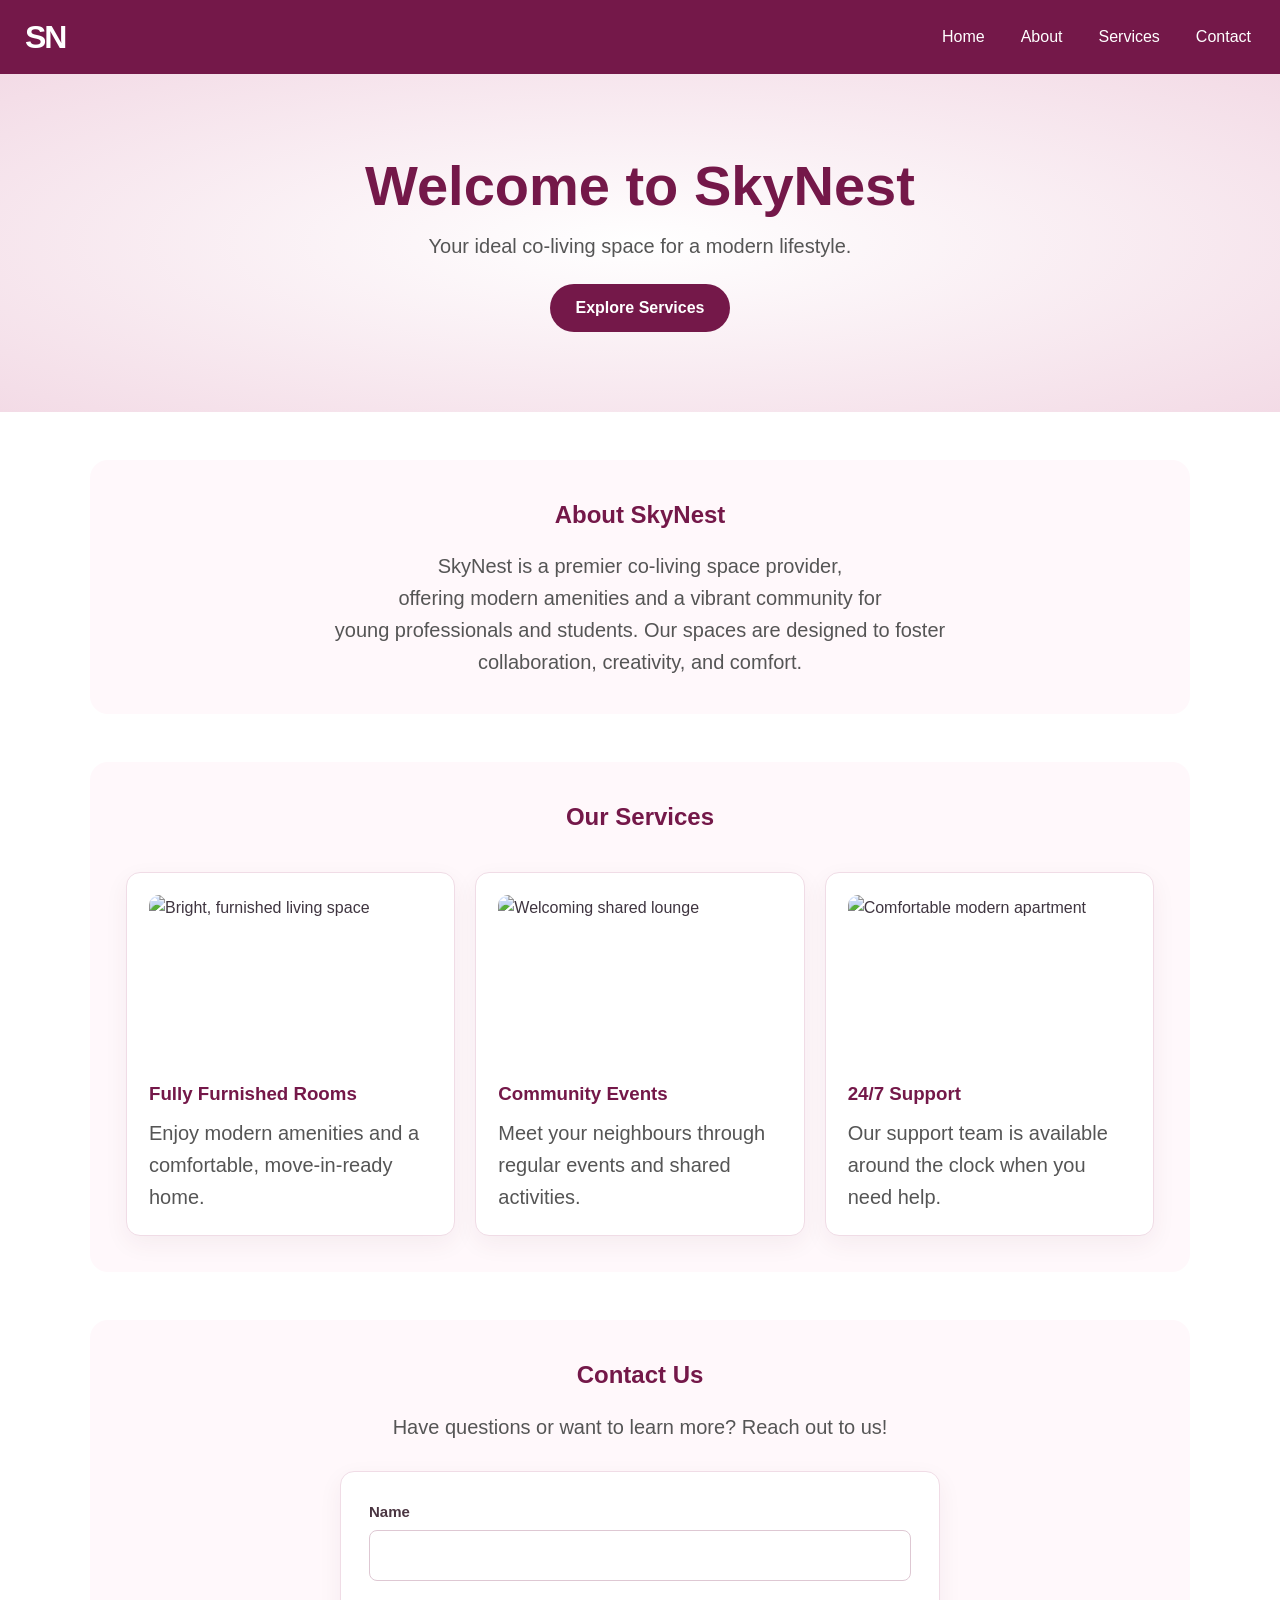
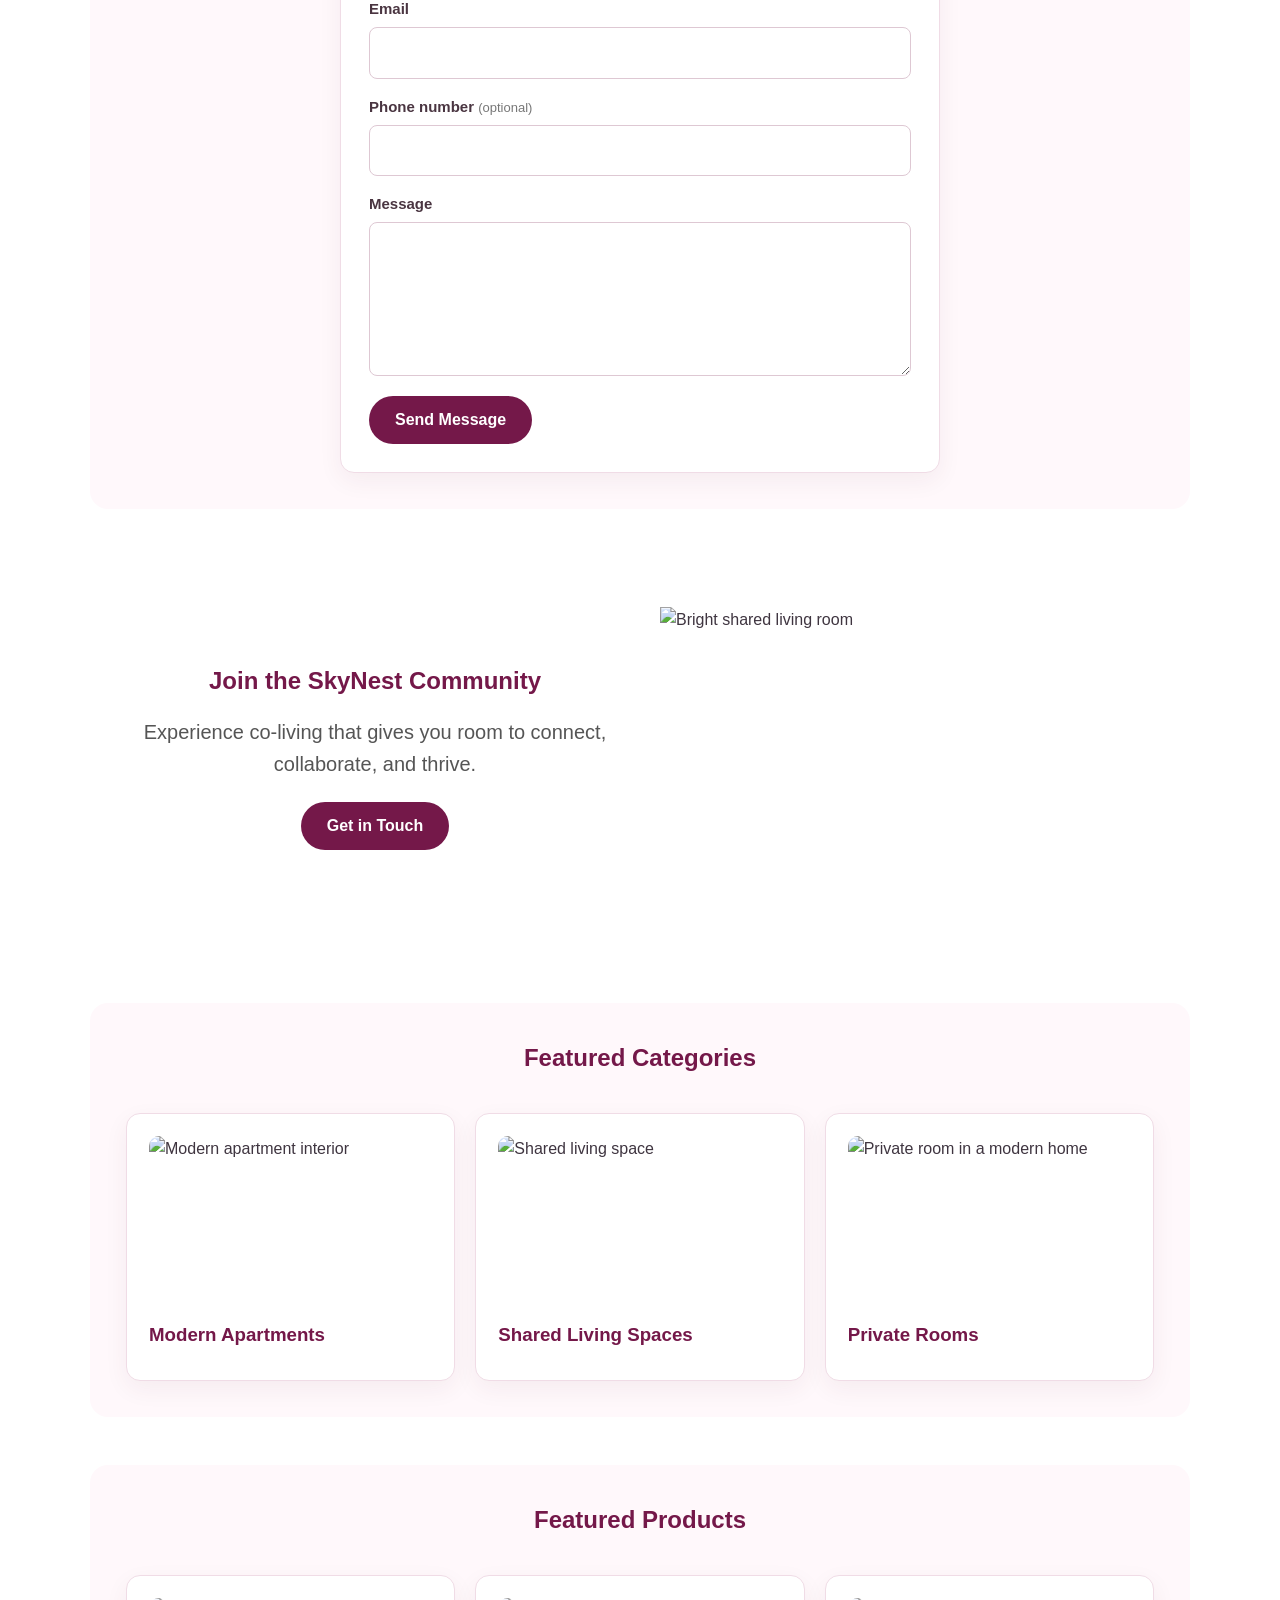
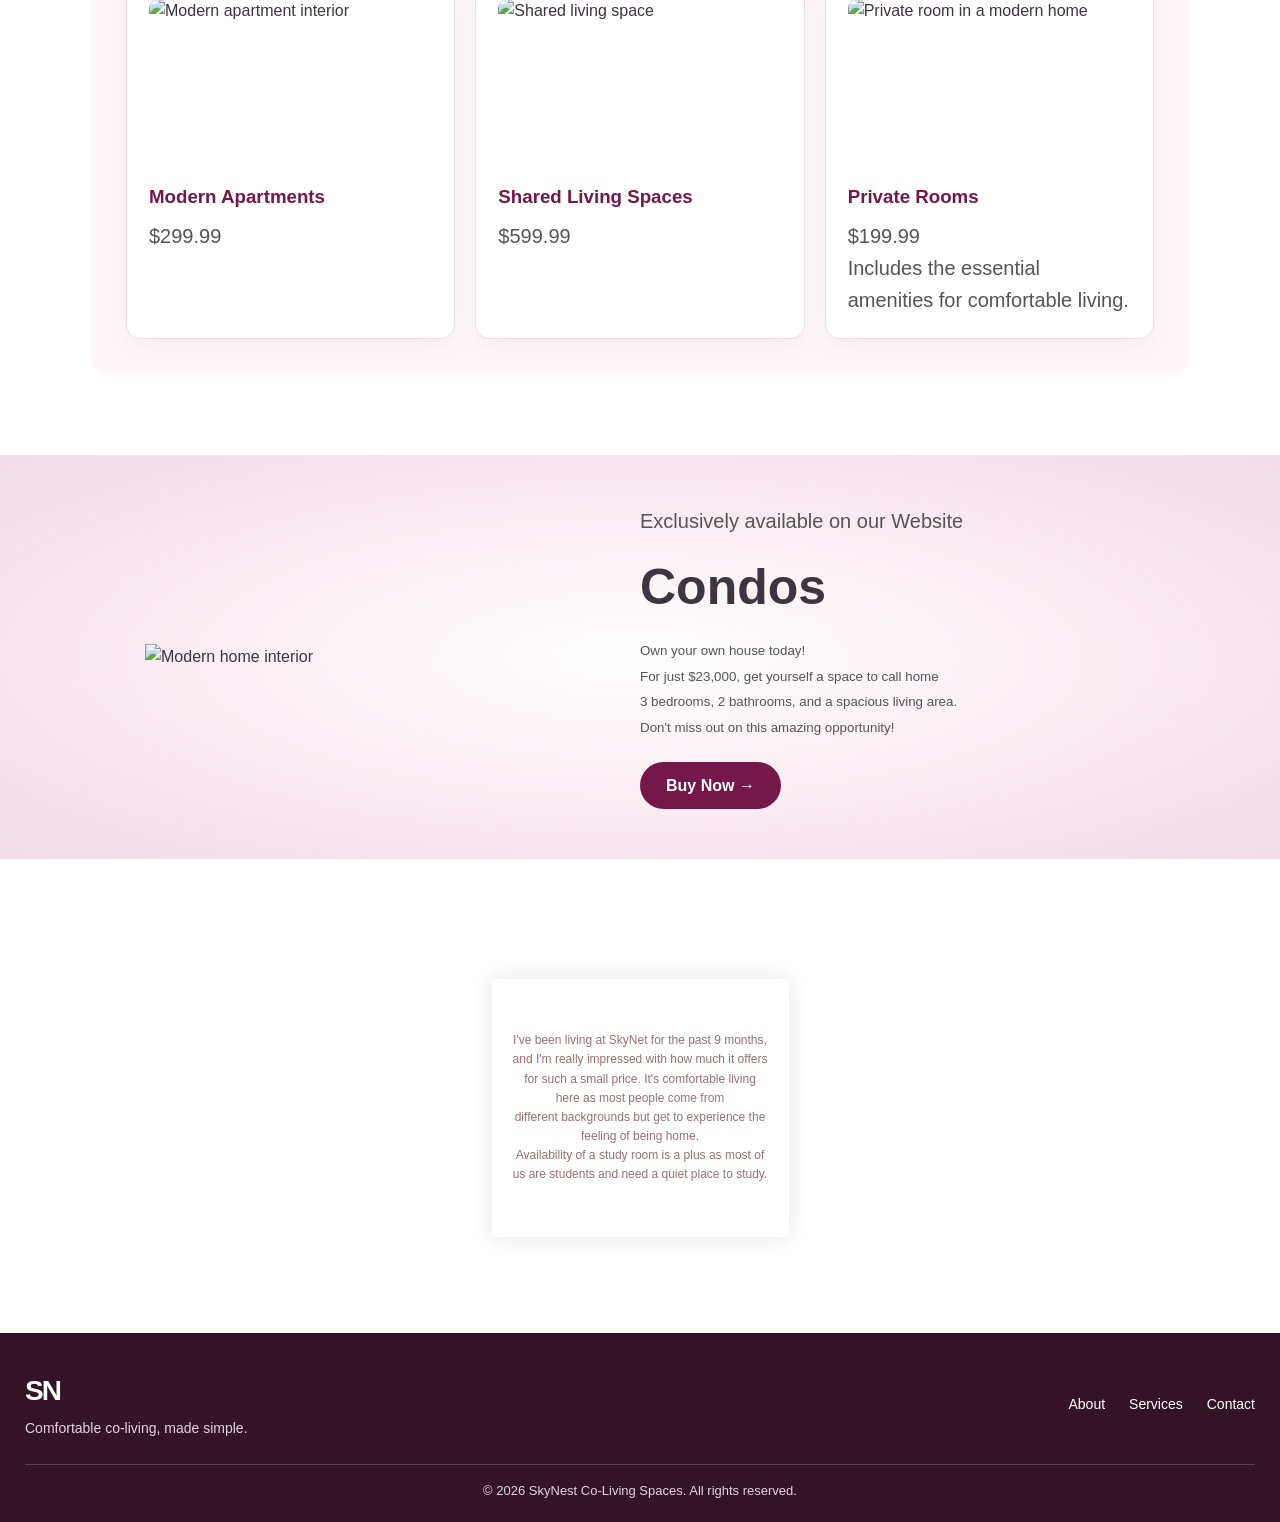
==== assignment/index.html @ 364087dc "Fixed up the css to the sky nest website and added iamges" ====
<!DOCTYPE html>
<html lang="en">
<head>
    <meta charset="UTF-8">
    <meta name="viewport" content="width=device-width, initial-scale=1.0">
    <title>SkyNest Co-Living Spaces</title>
    <link rel="stylesheet" href="style.css">
</head>
<body>
    <header class="site-header">
        <div class="container navbar">
            <a class="logo-mark" href="#home" aria-label="SkyNest home">SN</a>
            <nav aria-label="Main navigation">
                <ul>
                    <li><a href="#home">Home</a></li>
                    <li><a href="#about">About</a></li>
                    <li><a href="#services">Services</a></li>
                    <li><a href="#contact">Contact</a></li>
                </ul>
            </nav>
        </div>
    </header>
<div class="hero" id="home">
    <div class="row">
        <div class="col-1">
            <h1>Welcome to SkyNest</h1>
            <p>Your ideal co-living space for a modern lifestyle.</p>
            <a href="#services" class="btn">Explore Services</a>
        </div>
    </div>
</div>
<div class="about-section" id="about">
    <h2>About SkyNest</h2>
    <p>SkyNest is a premier co-living space provider, <br> offering modern amenities and a vibrant community for <br>
        young professionals and students. Our spaces are designed to foster collaboration, creativity, and comfort.</p>
</div>
<div class="services-section" id="services">
    <h2>Our Services</h2>
    <div class="service">
        <img src="https://images.unsplash.com/photo-1600566753086-00f18fb6b3ea?auto=format&amp;fit=crop&amp;w=800&amp;q=80" alt="Bright, furnished living space" loading="lazy">
        <h3>Fully Furnished Rooms</h3>
        <p>Enjoy modern amenities and a comfortable, move-in-ready home.</p>
    </div>
    <div class="service">
        <img src="https://images.unsplash.com/photo-1600210492486-724fe5c67fb0?auto=format&amp;fit=crop&amp;w=800&amp;q=80" alt="Welcoming shared lounge" loading="lazy">
        <h3>Community Events</h3>
        <p>Meet your neighbours through regular events and shared activities.</p>
    </div>
    <div class="service">
        <img src="https://images.unsplash.com/photo-1522708323590-d24dbb6b0267?auto=format&amp;fit=crop&amp;w=800&amp;q=80" alt="Comfortable modern apartment" loading="lazy">
        <h3>24/7 Support</h3>
        <p>Our support team is available around the clock when you need help.</p>
    </div>
</div>
<div class="contact-section" id="contact">
    <h2>Contact Us</h2>
    <p>Have questions or want to learn more? Reach out to us!</p>
    <form action="submit_form.php" method="post">
        <div class="form-field">
            <label for="name">Name</label>
            <input type="text" id="name" name="name" autocomplete="name" required>
        </div>
        <div class="form-field">
            <label for="email">Email</label>
            <input type="email" id="email" name="email" autocomplete="email" required>
        </div>
        <div class="form-field">
            <label for="phone">Phone number <span>(optional)</span></label>
            <input type="tel" id="phone" name="phone" autocomplete="tel">
        </div>
        <div class="form-field">
            <label for="message">Message</label>
            <textarea id="message" name="message" rows="5" required></textarea>
        </div>
        <button type="submit">Send Message</button>
    </form>
</div>
<div class="community-section">
    <div class="row">
        <div class="col-1">
            <h2>Join the SkyNest Community</h2>
            <p>Experience co-living that gives you room to connect, collaborate, and thrive.</p>
            <a href="#contact" class="btn">Get in Touch</a>
        </div>
        <div class="col-2">
            <img src="https://images.unsplash.com/photo-1600607687939-ce8a6c25118c?auto=format&amp;fit=crop&amp;w=1000&amp;q=85" alt="Bright shared living room" loading="lazy">
        </div>
    </div>
</div>

<div class="featured-categories">
    <h2>Featured Categories</h2>
    <div class="category">
        <img src="https://images.unsplash.com/photo-1600566753086-00f18fb6b3ea?auto=format&amp;fit=crop&amp;w=800&amp;q=80" alt="Modern apartment interior" loading="lazy">
        <h3>Modern Apartments</h3>
    </div>
    <div class="category">
        <img src="https://images.unsplash.com/photo-1522708323590-d24dbb6b0267?auto=format&amp;fit=crop&amp;w=800&amp;q=80" alt="Shared living space" loading="lazy">
        <h3>Shared Living Spaces</h3>
    </div>
    <div class="category">
        <img src="https://images.unsplash.com/photo-1600210492486-724fe5c67fb0?auto=format&amp;fit=crop&amp;w=800&amp;q=80" alt="Private room in a modern home" loading="lazy">
        <h3>Private Rooms</h3>
    </div>
</div>
<div class="featured-products">
    <h2>Featured Products</h2>
    <div class="product-card">
        <img src="https://images.unsplash.com/photo-1600566753086-00f18fb6b3ea?auto=format&amp;fit=crop&amp;w=800&amp;q=80" alt="Modern apartment interior" loading="lazy">
        <h3>Modern Apartments</h3>
        <p>$299.99</p>
    </div>
    <div class="product-card">
        <img src="https://images.unsplash.com/photo-1522708323590-d24dbb6b0267?auto=format&amp;fit=crop&amp;w=800&amp;q=80" alt="Shared living space" loading="lazy">
        <h3>Shared Living Spaces</h3>
        <p>$599.99</p>
    </div>
    <div class="product-card">
        <img src="https://images.unsplash.com/photo-1600210492486-724fe5c67fb0?auto=format&amp;fit=crop&amp;w=800&amp;q=80" alt="Private room in a modern home" loading="lazy">
        <h3>Private Rooms</h3>
        <p>$199.99</p>
        <p>Includes the essential amenities for comfortable living.</p>
    </div>
</div>
<div class="offer">
    <div class="small-container">
        <div class="row">
            <div class="col-2">
                <img src="https://images.unsplash.com/photo-1600607687939-ce8a6c25118c?auto=format&amp;fit=crop&amp;w=1000&amp;q=85" class="offer-img" alt="Modern home interior" loading="lazy">
            </div>
            <div class="col-2">
                <p>Exclusively available on our Website</p>
                <h1>Condos</h1>
                <small>Own your own house today! <br> 
                    For just $23,000, get yourself a space to call home<br>
                    3 bedrooms, 2 bathrooms, and a spacious living area. <br>
                    Don't miss out on this amazing opportunity! <br>
                    </small>
                    <a href="" class="btn">Buy Now &#8594;</a>
            </div>
        </div>
    </div>
</div>
<div class="testimonial">
    <div class="small-container">
        <div class="row">
            <div class="col-3">
                <i class="fa fa-quote-left"></i>
                <p>I've been living at SkyNet for the past 9 months, and I'm really 
                   impressed with how much it offers for such a small price.
                   It's comfortable living here as most people come from<br>
                   different backgrounds but get to experience the feeling of being home.<br>
                   Availability of a study room is a plus as most of us are students and need a quiet place to study.
                </p>
                <div class="rating">
                 <i class="fa fa-star"></i>
                 <i class="fa fa-star"></i>
                 <i class="fa fa-star"></i>
                 <i class="fa fa-star"></i>
                 <i class="fa fa-star-o"></i>
                </div>
            </div>
        </div>
    </div>
</div>

<footer class="footer">
    <div class="container">
        <div class="footer-content">
            <div class="footer-brand">
                <span class="footer-logo">SN</span>
                <p>Comfortable co-living, made simple.</p>
            </div>
            <nav class="footer-links" aria-label="Footer navigation">
                <a href="#about">About</a>
                <a href="#services">Services</a>
                <a href="#contact">Contact</a>
            </nav>
        </div>
        <p class="copyright">&copy; 2026 SkyNest Co-Living Spaces. All rights reserved.</p>
    </div>
</footer>

</body>
</html>
---- assignment/style.css ----
*{
    margin: 0;
    padding: 0;
    box-sizing: border-box;
}
body{
    font-family: 'Poppins', sans-serif;
}
.navbar{
    display: flex;
    justify-content: space-between;
    align-items: center;
    background-color: #741849;
    padding: 20px;
}
nav{
    flex: 1;
    text-align: right;
}
nav ul{
    display: flex;
    list-style: none;
}
nav ul li{
    display: inline-block;
    margin: 20px;
}
a{
    text-decoration: none;
    color: white;
    font-size: 20px;
}
p{
    color: #555;
    font-size: 20px;
}
.container{
    max-width: 1300px;
    margin: auto;
    padding-left: 25px;
    padding-right: 25px;
}
.row{
    display: flex;
    justify-content: space-around;
    align-items: center;
    margin: 20px;
    flex-wrap: wrap;
}
.col-2{
    flex-basis: 50%;
    min-width: 300px;
}
.col-2 img{
    max-width: 100%;
    padding: 50px 0;
}
.col-2 h1{
    font-size: 50px;
    line-height: 60px;
    margin: 20px 0;
}
.btn{
    display: inline-block;
    background-color: #741849;
    color: white;
    padding: 10px 30px;
    margin: 50px 0;
    border-radius: 30px;
    transition: 0.3s;
}
.btn:hover{
    background-color: #563434;
}
.header{
    background: radial-gradient(#fff, #9e5b84);
    padding: 100px 0;
}
.header .row{
    margin-top: 70px;
}
.col-3{
    flex-basis: 30%;
    min-width: 250px;
    margin-bottom: 40px;
}
.col-3 img{
    width: 100%;
}
.small-container{
    max-width: 1080px;
    margin: auto;
    padding-left:25px;
    padding-right: 25px;
}
.col-4{
    flex-basis: 25%;
    padding: 10px;
    min-width: 250px;
    margin-bottom: 40px;
}
.col-4 img{
    width: 100%;
}
.small-container{
    max-width: 1080px;
    margin: auto;
    padding-left:25px;
    padding-right: 25px;
}

.title{
    text-align: center;
    margin: auto 80px;
    position: relative;
    line-height: 60px;
    color: #555;
}
.title::after{
    content: '';
    background: #e75c88;
    width: 80px;
    height: 5px;
    border-radius: 5px;
    position: absolute;
    bottom: 0;
    left: 50%;
    transform: translate(-50%);
}
h4{
    color: #555;
    font-weight: normal;
}
.col-4 p{
    font-size: 18px;
}
.rating .fa{
    color: #792446;
}
.col-4:hover{
    transform: translateY(-5px);
}
.offer{
    background: radial-gradient(#fff, #ffd6d6);
    margin-top: 80px;
    padding: 30px 0;
}
.col-2 .offer img{
    padding: 50px;
}
small{
    color: #555;
}
.testimonial{
    padding-top: 100px;
}
.testimonial .col-3{
    text-align: center;
    padding: 40px 20px;
    box-shadow: 0 0 20px 0px rgba(0, 0, 0, 0.1);
    cursor: pointer;
    transition: transform 0.5s;
}
.testimonial .col-3:hover{
    transform: translateY(-10px);
    transition: transform 0.5s;
}
.testimonial .col-3 img{
    width: 50px;
    margin-top: 20px;
    border-radius: 50%;
}
.testimonial .col-3:hover{
    transform: translateY(-10px);
}
.fa.fa-quote-left{
    font-size: 34px;
    color: #f690ba;
}
.col-3 p{
    font-size: 12px;
    margin: 12px 0;
    color: #977171;
}
.testimonial .col-3 h3{
    font-weight: 600;
    color: #643232;
    font-size: 16px;
}
    .footer{
        background: #000;
        color: #8a8a8a;
        font-size: 14px;
        padding: 60px 0 20px;
    }
    .footer p{
        color: #8a8a8a;
    }
    .footer h3{
        color: #fff;
        margin-bottom: 20px;
    }
    .footer-col-1, .footer-col-2, .footer-col-3, .footer-col-4{
        min-width: 250px;
        margin-bottom: 20px
    }
    .footer-col-1{
        flex-basis: 30%;
    }
    .footer-col-2{
        flex: 1;
        text-align: center;
    }
    .footer-col-2 img{
        width: 180px;
        margin-bottom: 20px;
    }
    .footer-col-3, .footer-col-4 {
        flex-basis: 12%;
        text-align: center;
    }
     ul{
        list-style-type: none;
    }
    .app-logo{
        margin-top: 20px;
    }
    .app-logo img{
        width: 140px;
    }
    
    .footer hr{
        border: none;
        background: #b5b5b5;
        height: 1pt;
        margin: 20px;
    }
    .copyright{
        text-align: center;
    }
    .menu-icon{
        width: 28px;
        margin-left: 20px;
        display: none;
    }
    @media only screen and (max-width: 800px){
        nav ul{
            position: absolute;
            top: 70px;
            right: 0;
            background: #333;
            width: 100px;
            overflow: hidden;
            transition: max-height 0.5s;
        }
        nav ul li{
            display: block;
            margin-right: 50px;
            margin-top: 10px;
            margin-bottom: 10px;
        }
        nav ul li a{
            color: #fff;
        }
        .menu-icon{
            display: block;
            cursor: pointer;
        }
    }
    @media only screen and (max-width: 600px){
        .row{
            text-align: center;
        }
        .col-2, .col-3,.col-4{
            flex-basis: 100%;
        }
    }
    .account-page{
        padding: 50px 0;
        background: radial-gradient(#fff,#ffd6d6);
    }
.form-container{
    background: #fff;
    width: 300px;
    height: 400px;
    position: relative;
    text-align: center;
    padding: 20px 0;
    margin: auto;
    box-shadow: 0 0 20px 0px rgba(0,0,0,0.1);
}
.form-container span{
    font-weight: bold;
    padding: 0 10px;
    color: #555;
    cursor: pointer;
    width: 100px;
    display:inline-block;
}
.form-btn{
    display: inline-block;
}
.form-container form{
    max-width: 300px;
    padding: 0 20px;
    position: absolute;
    top: 130px;
}
.form input{
    width: 100%;
    height: 30px;
    margin: 10px 0;
    padding: 0 10px;
    border: 1px solid #ccc;
}
form .btn{
    width: 100%;
    border: none;
    cursor: pointer;
    margin: 10px 0;
}
form .btn:focus{
    outline: none;
}
#LoginForm{
    left: -300px;
}
#RegForm{
    left: 0;
}
#Indicator{
    width: 100px;
    border: none;
    background: #ff523b;
    height: 3px;
    margin-top: 8px;
    transform: translateX(100px);
}

body{
    color: #3f3540;
    line-height: 1.6;
}

.site-header{
    background: #741849;
}

.navbar{
    display: flex;
    justify-content: space-between;
    align-items: center;
    gap: 24px;
    padding: 14px 25px;
}

.navbar .logo-mark{
    color: #fff;
    font-size: 32px;
    font-weight: 700;
    letter-spacing: -2px;
    line-height: 1;
}

.navbar nav{
    flex: initial;
    background: transparent;
    padding: 0;
    text-align: right;
}

.navbar nav ul{
    justify-content: flex-end;
    align-items: center;
    flex-wrap: wrap;
    gap: 8px 28px;
}

.navbar nav ul li{
    margin: 4px 0;
}

.navbar nav ul li a{
    display: inline-block;
    padding: 6px 4px;
    font-size: 16px;
    transition: color 0.2s ease;
}

.navbar nav ul li a:hover,
.footer-links a:hover{
    color: #f4c8dc;
}

.hero{
    padding: 48px 20px;
    background: radial-gradient(#fff, #f3dbe6);
    text-align: center;
}

.hero .row{
    margin: 0 auto;
}

.col-1{
    width: min(100%, 850px);
    padding: 32px 24px;
    text-align: center;
}

.col-1 h1{
    margin-bottom: 12px;
    color: #741849;
    font-size: clamp(2.2rem, 5vw, 3.5rem);
    line-height: 1.15;
}

.col-1 h2,
.about-section h2,
.services-section h2,
.contact-section h2,
.featured-categories h2,
.featured-products h2{
    margin-bottom: 16px;
    color: #741849;
}

.btn,
.contact-section button{
    display: inline-block;
    border: 0;
    background: #741849;
    color: #fff;
    font: inherit;
    font-weight: 600;
    padding: 11px 26px;
    margin: 22px 0 0;
    border-radius: 999px;
    cursor: pointer;
    transition: background-color 0.2s ease, transform 0.2s ease;
}

.btn:hover,
.contact-section button:hover{
    background: #563434;
    transform: translateY(-2px);
}

.about-section,
.services-section,
.contact-section,
.featured-categories,
.featured-products{
    width: min(100% - 40px, 1100px);
    margin: 48px auto;
    padding: 36px;
    border-radius: 18px;
    background: #fff8fb;
}

.about-section{
    text-align: center;
}

.about-section p,
.contact-section > p{
    max-width: 720px;
    margin: 0 auto;
}

.services-section,
.featured-categories,
.featured-products{
    display: grid;
    grid-template-columns: repeat(3, minmax(0, 1fr));
    gap: 20px;
}

.services-section h2,
.featured-categories h2,
.featured-products h2{
    grid-column: 1 / -1;
    text-align: center;
}

.service,
.category,
.product-card{
    min-width: 0;
    padding: 22px;
    border: 1px solid #f0dce6;
    border-radius: 14px;
    background: #fff;
    box-shadow: 0 8px 24px rgba(80, 31, 57, 0.06);
    transition: transform 0.2s ease, box-shadow 0.2s ease;
}

.service:hover,
.category:hover,
.product-card:hover{
    transform: translateY(-4px);
    box-shadow: 0 12px 28px rgba(80, 31, 57, 0.12);
}

.service h3,
.category h3,
.product-card h3{
    margin-bottom: 8px;
    color: #741849;
}

.service img,
.category img,
.product-card img{
    display: block;
    width: 100%;
    height: 170px;
    margin-bottom: 14px;
    border-radius: 10px;
    object-fit: cover;
}

.community-section .row{
    max-width: 1100px;
    margin: 48px auto;
}

.community-section .col-1{
    flex: 1 1 400px;
    width: auto;
}

.community-section .col-2{
    flex: 1 1 360px;
}

.community-section .col-2 img{
    display: block;
    width: 100%;
    aspect-ratio: 4 / 3;
    object-fit: cover;
}

.contact-section{
    text-align: center;
}

.contact-section form{
    display: grid;
    gap: 16px;
    max-width: 600px;
    margin: 28px auto 0;
    padding: 28px;
    border: 1px solid #f0dce6;
    border-radius: 14px;
    background: #fff;
    box-shadow: 0 8px 24px rgba(80, 31, 57, 0.06);
    text-align: left;
}

.form-field{
    display: grid;
    gap: 6px;
}

.form-field label{
    color: #4a3541;
    font-size: 15px;
    font-weight: 600;
}

.form-field label span{
    color: #777;
    font-size: 13px;
    font-weight: 400;
}

.contact-section input,
.contact-section textarea{
    width: 100%;
    min-width: 0;
    padding: 12px 14px;
    border: 1px solid #dec8d3;
    border-radius: 8px;
    background: #fff;
    color: #3f3540;
    font: inherit;
}

.contact-section textarea{
    min-height: 130px;
    resize: vertical;
}

.contact-section input:focus,
.contact-section textarea:focus{
    outline: 2px solid #c77b9d;
    outline-offset: 1px;
}

.contact-section button{
    justify-self: start;
    margin-top: 4px;
}

.offer{
    background: radial-gradient(#fff, #f3dbe6);
}

.offer .offer-img{
    width: 100%;
    border-radius: 12px;
    object-fit: cover;
}

.footer{
    margin-top: 56px;
    padding: 36px 0 20px;
    background: #351327;
    color: #fff;
}

.footer-content{
    display: flex;
    justify-content: space-between;
    align-items: center;
    gap: 24px;
    padding-bottom: 24px;
}

.footer-logo{
    color: #fff;
    font-size: 28px;
    font-weight: 700;
    letter-spacing: -2px;
}

.footer .footer-brand p{
    margin-top: 4px;
    color: #e2d4dc;
    font-size: 14px;
}

.footer-links{
    flex: initial;
    display: flex;
    gap: 24px;
}

.footer-links a{
    color: #fff;
    font-size: 14px;
}

.footer .copyright{
    padding-top: 16px;
    border-top: 1px solid rgba(255, 255, 255, 0.2);
    color: #e2d4dc;
    font-size: 13px;
    text-align: center;
}

@media only screen and (max-width: 800px){
    .navbar nav ul{
        position: static;
        width: auto;
        background: transparent;
        overflow: visible;
    }

    .navbar nav ul li{
        margin: 4px 0;
    }

    .footer-content{
        align-items: flex-start;
    }
}

@media only screen and (max-width: 600px){
    .navbar{
        flex-direction: column;
        gap: 8px;
        padding: 16px 12px;
    }

    .navbar nav{
        text-align: center;
    }

    .navbar nav ul{
        justify-content: center;
        gap: 4px 18px;
    }

    .hero{
        padding: 24px 12px;
    }

    .about-section,
    .services-section,
    .contact-section,
    .featured-categories,
    .featured-products{
        width: calc(100% - 28px);
        margin: 28px auto;
        padding: 24px 18px;
    }

    .services-section,
    .featured-categories,
    .featured-products{
        grid-template-columns: 1fr;
    }

    .services-section h2,
    .featured-categories h2,
    .featured-products h2{
        grid-column: auto;
    }

    .community-section .row{
        margin: 24px auto;
    }

    .contact-section form{
        padding: 20px 16px;
    }

    .footer-content,
    .footer-links{
        flex-direction: column;
        align-items: center;
        text-align: center;
    }
}
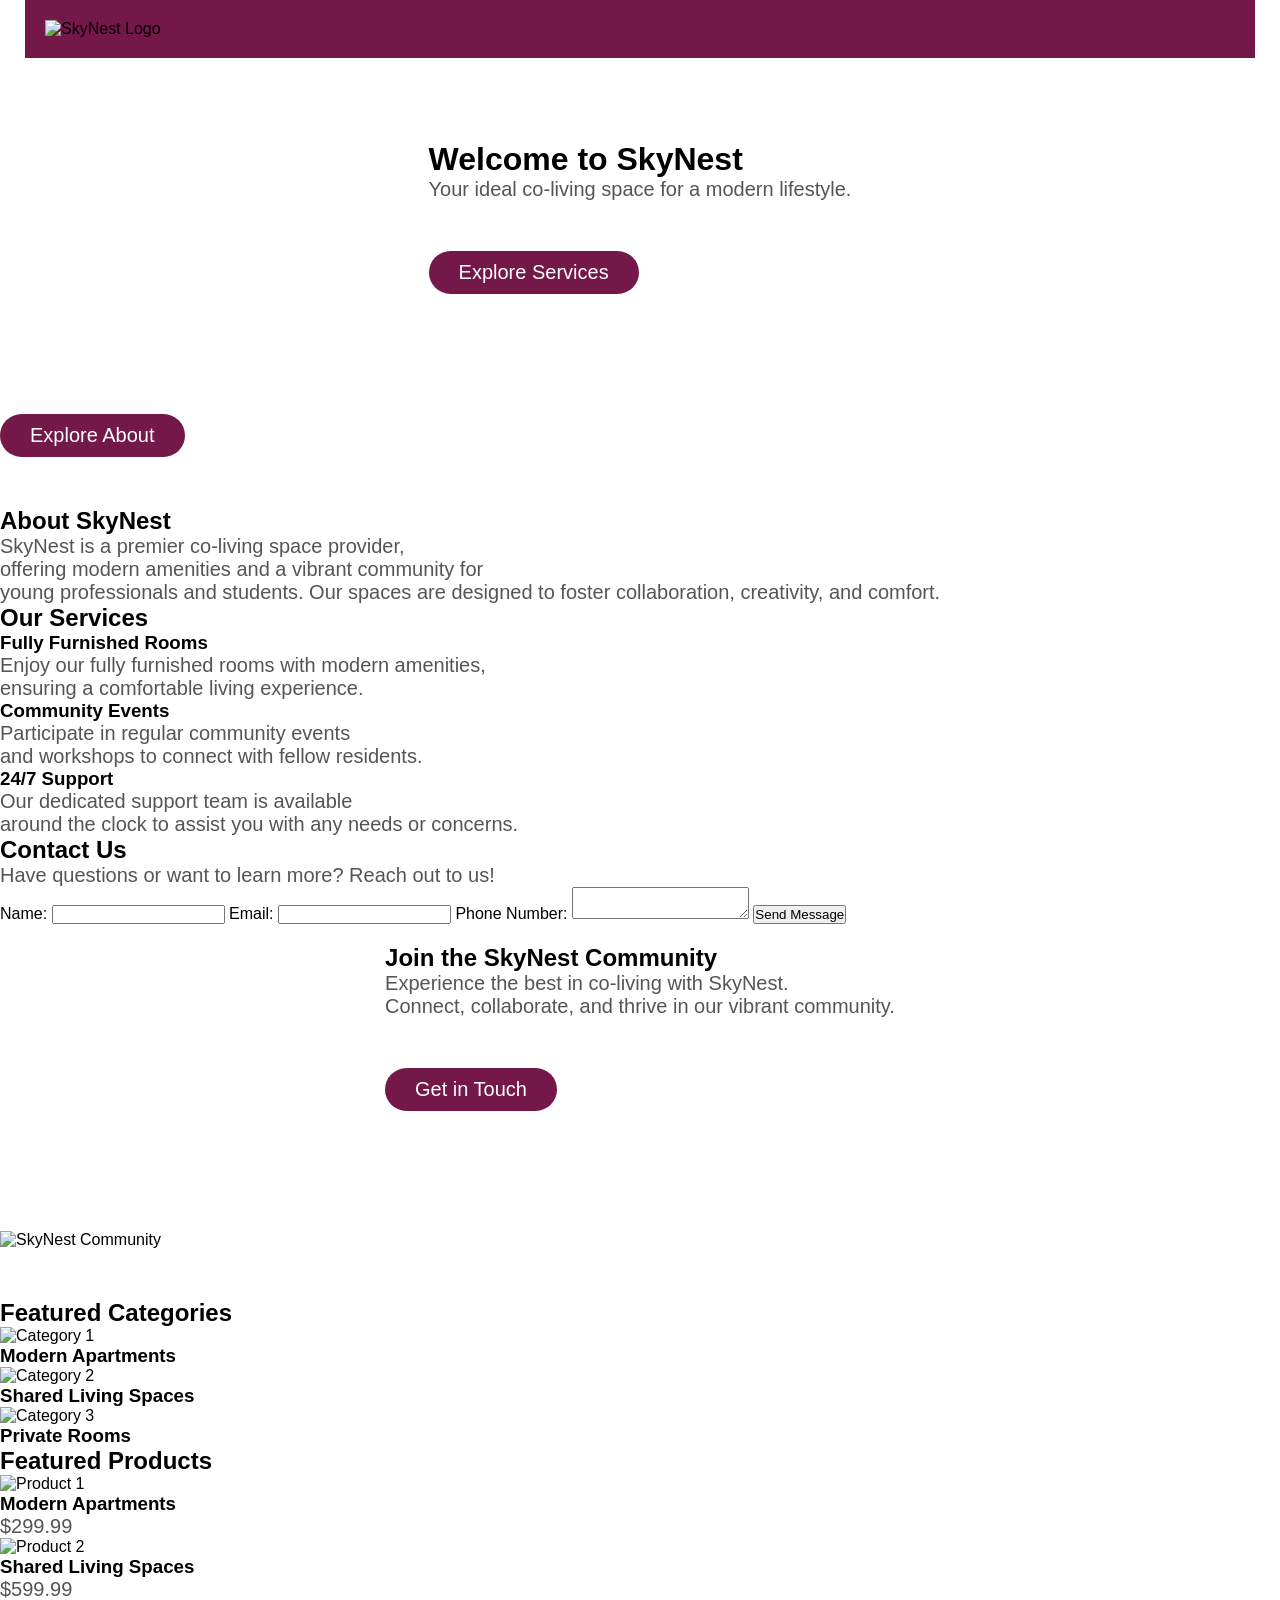
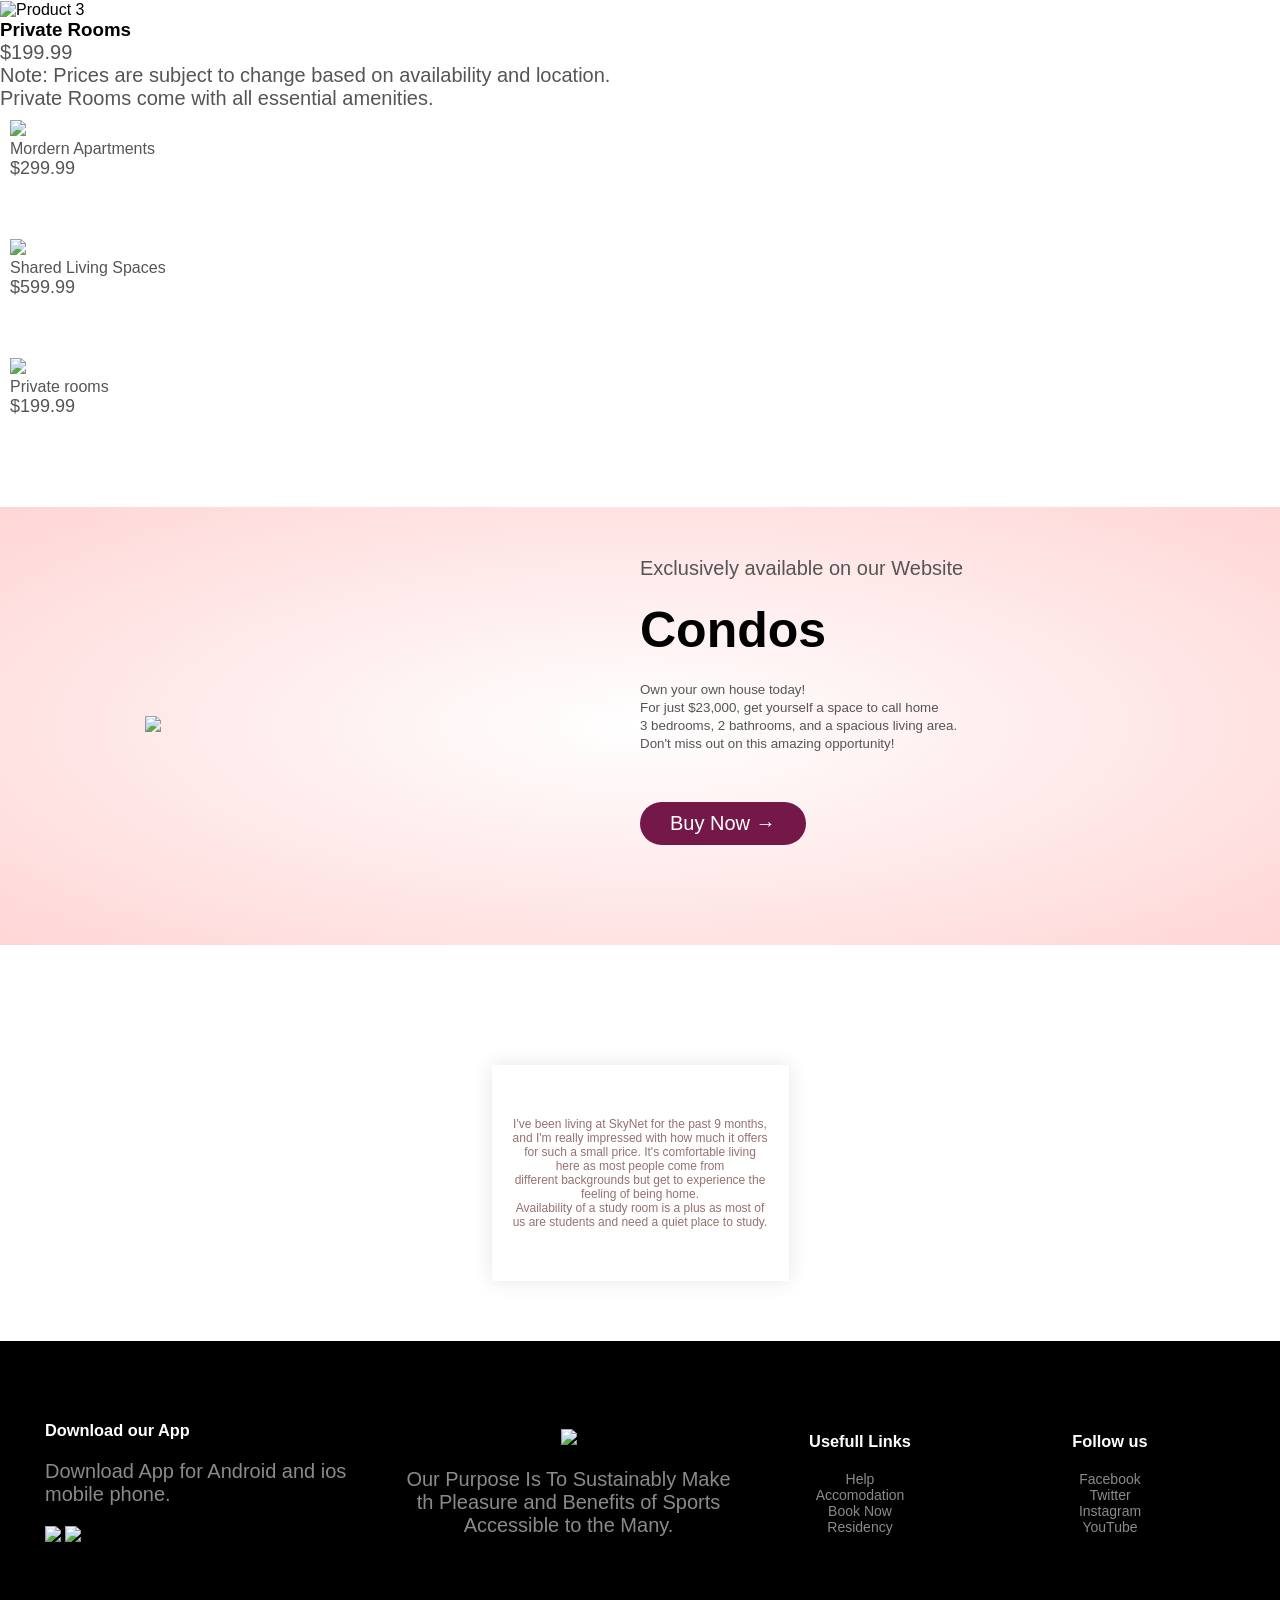
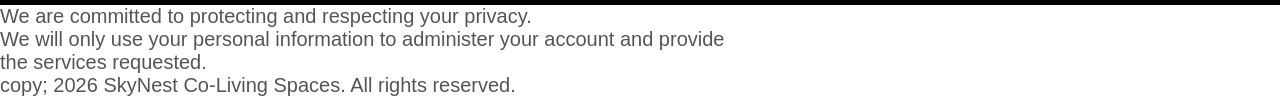
==== commit 3d339aca: "Revert "Fixed up the css to the sky nest website and added iamges"" ====
--- a/assignment/index.html
+++ b/assignment/index.html
@@ -7,27 +7,31 @@
     <link rel="stylesheet" href="style.css">
 </head>
 <body>
-    <header class="site-header">
-        <div class="container navbar">
-            <a class="logo-mark" href="#home" aria-label="SkyNest home">SN</a>
-            <nav aria-label="Main navigation">
-                <ul>
-                    <li><a href="#home">Home</a></li>
-                    <li><a href="#about">About</a></li>
-                    <li><a href="#services">Services</a></li>
-                    <li><a href="#contact">Contact</a></li>
-                </ul>
-            </nav>
-        </div>
-    </header>
-<div class="hero" id="home">
-    <div class="row">
-        <div class="col-1">
+    <div class="container">
+    <div class="navbar">
+    <div class="logo">
+    <img src="images/logo.png" alt="SkyNest Logo">
+    </div>
+    </div>
+    </div>
+<nav>
+    <ul>
+        <li><a href="#home">Home</a></li>
+        <li><a href="#about">About</a></li>
+        <li><a href="#services">Services</a></li>
+        <li><a href="#contact">Contact</a></li>
+    </ul>
+</nav>
+</div>
+<div>
+    <div class = "row">
+        <div class = "col-1">
             <h1>Welcome to SkyNest</h1>
             <p>Your ideal co-living space for a modern lifestyle.</p>
             <a href="#services" class="btn">Explore Services</a>
         </div>
-    </div>
+    </div> 
+<a href="#about" class="btn">Explore About</a>
 </div>
 <div class="about-section" id="about">
     <h2>About SkyNest</h2>
@@ -37,96 +41,127 @@
 <div class="services-section" id="services">
     <h2>Our Services</h2>
     <div class="service">
-        <img src="https://images.unsplash.com/photo-1600566753086-00f18fb6b3ea?auto=format&amp;fit=crop&amp;w=800&amp;q=80" alt="Bright, furnished living space" loading="lazy">
         <h3>Fully Furnished Rooms</h3>
-        <p>Enjoy modern amenities and a comfortable, move-in-ready home.</p>
+        <p>Enjoy our fully furnished rooms with modern amenities, <br> ensuring a comfortable living experience.</p>
     </div>
     <div class="service">
-        <img src="https://images.unsplash.com/photo-1600210492486-724fe5c67fb0?auto=format&amp;fit=crop&amp;w=800&amp;q=80" alt="Welcoming shared lounge" loading="lazy">
         <h3>Community Events</h3>
-        <p>Meet your neighbours through regular events and shared activities.</p>
+        <p>Participate in regular community events <br> and workshops to connect with fellow residents.</p>
     </div>
     <div class="service">
-        <img src="https://images.unsplash.com/photo-1522708323590-d24dbb6b0267?auto=format&amp;fit=crop&amp;w=800&amp;q=80" alt="Comfortable modern apartment" loading="lazy">
         <h3>24/7 Support</h3>
-        <p>Our support team is available around the clock when you need help.</p>
+        <p>Our dedicated support team is available <br> around the clock to assist you with any needs or concerns.</p>
     </div>
 </div>
 <div class="contact-section" id="contact">
     <h2>Contact Us</h2>
     <p>Have questions or want to learn more? Reach out to us!</p>
     <form action="submit_form.php" method="post">
-        <div class="form-field">
-            <label for="name">Name</label>
-            <input type="text" id="name" name="name" autocomplete="name" required>
-        </div>
-        <div class="form-field">
-            <label for="email">Email</label>
-            <input type="email" id="email" name="email" autocomplete="email" required>
-        </div>
-        <div class="form-field">
-            <label for="phone">Phone number <span>(optional)</span></label>
-            <input type="tel" id="phone" name="phone" autocomplete="tel">
-        </div>
-        <div class="form-field">
-            <label for="message">Message</label>
-            <textarea id="message" name="message" rows="5" required></textarea>
-        </div>
+        <label for="name">Name:</label>
+        <input type="text" id="name" name="name" required>
+        
+        <label for="email">Email:</label>
+        <input type="email" id="email" name="email" required>
+        
+        <label for="message">Phone Number:</label>
+        <textarea id="message" name="message" required></textarea>
+        
         <button type="submit">Send Message</button>
     </form>
 </div>
-<div class="community-section">
-    <div class="row">
-        <div class="col-1">
-            <h2>Join the SkyNest Community</h2>
-            <p>Experience co-living that gives you room to connect, collaborate, and thrive.</p>
-            <a href="#contact" class="btn">Get in Touch</a>
-        </div>
-        <div class="col-2">
-            <img src="https://images.unsplash.com/photo-1600607687939-ce8a6c25118c?auto=format&amp;fit=crop&amp;w=1000&amp;q=85" alt="Bright shared living room" loading="lazy">
-        </div>
-    </div>
-</div>
-
+<div class = "row">
+    <div class = "col-1">
+        <h2>Join the SkyNest Community</h2>
+        <p>Experience the best in co-living with SkyNest. <br> Connect, collaborate, and thrive in our vibrant community.</p>
+        <a href="#contact" class="btn">Get in Touch</a>
+    </div>
+</div>
+<div class = "col-2">
+    <img src="images/community.jpg" alt="SkyNest Community">
+</div>
+
+<!------featured categories------->
 <div class="featured-categories">
     <h2>Featured Categories</h2>
     <div class="category">
-        <img src="https://images.unsplash.com/photo-1600566753086-00f18fb6b3ea?auto=format&amp;fit=crop&amp;w=800&amp;q=80" alt="Modern apartment interior" loading="lazy">
+        <img src="images/category1.jpg" alt="Category 1">
         <h3>Modern Apartments</h3>
     </div>
     <div class="category">
-        <img src="https://images.unsplash.com/photo-1522708323590-d24dbb6b0267?auto=format&amp;fit=crop&amp;w=800&amp;q=80" alt="Shared living space" loading="lazy">
+        <img src="images/category2.jpg" alt="Category 2">
         <h3>Shared Living Spaces</h3>
     </div>
     <div class="category">
-        <img src="https://images.unsplash.com/photo-1600210492486-724fe5c67fb0?auto=format&amp;fit=crop&amp;w=800&amp;q=80" alt="Private room in a modern home" loading="lazy">
+        <img src="images/category3.jpg" alt="Category 3">
         <h3>Private Rooms</h3>
     </div>
 </div>
-<div class="featured-products">
+<!---------------Featured Products------------------>
+<div class = "featured-products">
     <h2>Featured Products</h2>
-    <div class="product-card">
-        <img src="https://images.unsplash.com/photo-1600566753086-00f18fb6b3ea?auto=format&amp;fit=crop&amp;w=800&amp;q=80" alt="Modern apartment interior" loading="lazy">
+    <div class="Modern Apartments">
+        <img src="images/product1.jpg" alt="Product 1">
         <h3>Modern Apartments</h3>
         <p>$299.99</p>
     </div>
-    <div class="product-card">
-        <img src="https://images.unsplash.com/photo-1522708323590-d24dbb6b0267?auto=format&amp;fit=crop&amp;w=800&amp;q=80" alt="Shared living space" loading="lazy">
+    <div class="">
+        <img src="images/product2.jpg" alt="Product 2">
         <h3>Shared Living Spaces</h3>
         <p>$599.99</p>
     </div>
-    <div class="product-card">
-        <img src="https://images.unsplash.com/photo-1600210492486-724fe5c67fb0?auto=format&amp;fit=crop&amp;w=800&amp;q=80" alt="Private room in a modern home" loading="lazy">
+    <div class="private-rooms">
+        <img src="images/product3.jpg" alt="Product 3">
         <h3>Private Rooms</h3>
         <p>$199.99</p>
-        <p>Includes the essential amenities for comfortable living.</p>
-    </div>
-</div>
+        <p>Note: Prices are subject to change based on availability and location.</p>
+        <p> Private Rooms come with all essential amenities.</p>
+    </div>
+</div>
+
+<div class="col-4">
+            <img src="images/product-3.jpg">
+            <h4>Mordern Apartments</h4>
+            <div class="rating">
+                <i class="fa fa-star"></i>
+                <i class="fa fa-star"></i>
+                <i class="fa fa-star"></i>
+                <i class="fa fa-star"></i>
+                <i class="fa fa-star-half-o"></i>
+            </div>
+            <p>$299.99</p>
+        </div>
+        <div class="col-4">
+            <img src="images/product-4.jpg">
+            <h4> Shared Living Spaces</h4>
+            <div class="rating">
+                <i class="fa fa-star"></i>
+                <i class="fa fa-star"></i>
+                <i class="fa fa-star"></i>
+                <i class="fa fa-star-o"></i>
+                <i class="fa fa-star-o"></i>
+            </div>
+            <p>$599.99</p>
+        </div>
+        <div class="col-4">
+            <img src="images/product-4.jpg">
+            <h4> Private rooms</h4>
+            <div class="rating">
+                <i class="fa fa-star"></i>
+                <i class="fa fa-star"></i>
+                <i class="fa fa-star"></i>
+                <i class="fa fa-star-o"></i>
+                <i class="fa fa-star-o"></i>
+            </div>
+            <p>$199.99</p>
+        </div>
+</div>
+
+<!--------------offer--------------->
 <div class="offer">
     <div class="small-container">
         <div class="row">
             <div class="col-2">
-                <img src="https://images.unsplash.com/photo-1600607687939-ce8a6c25118c?auto=format&amp;fit=crop&amp;w=1000&amp;q=85" class="offer-img" alt="Modern home interior" loading="lazy">
+                <img src="images/exclusive.png" class="offer-img">
             </div>
             <div class="col-2">
                 <p>Exclusively available on our Website</p>
@@ -141,6 +176,7 @@
         </div>
     </div>
 </div>
+<!-----------testimonials---------->
 <div class="testimonial">
     <div class="small-container">
         <div class="row">
@@ -164,22 +200,59 @@
     </div>
 </div>
 
-<footer class="footer">
-    <div class="container">
-        <div class="footer-content">
-            <div class="footer-brand">
-                <span class="footer-logo">SN</span>
-                <p>Comfortable co-living, made simple.</p>
-            </div>
-            <nav class="footer-links" aria-label="Footer navigation">
-                <a href="#about">About</a>
-                <a href="#services">Services</a>
-                <a href="#contact">Contact</a>
-            </nav>
-        </div>
-        <p class="copyright">&copy; 2026 SkyNest Co-Living Spaces. All rights reserved.</p>
-    </div>
-</footer>
+<div class="footer">
+<div class="container">
+        <div class="row">
+            <div class="footer-col-1">
+                <h3>Download our App</h3>
+                <p>Download App for Android and ios mobile phone.</p>
+                <div class="app-logo">
+                    <img src="images/play-store.png">
+                    <img src="images/app-store.png">
+                </div>
+            </div>
+            <div class="footer-col-2">
+                <img src="images/logo-white.png">
+                <p>Our Purpose Is To Sustainably Make th Pleasure and
+                     Benefits of Sports Accessible to the Many.</p>
+            </div>
+            <div class="footer-col-3">
+                <h3>Usefull Links</h3>
+                <ul>
+                    <li>Help</li>
+                    <li>Accomodation</li>
+                    <li>Book Now</li>
+                    <li>Residency</li>
+                </ul>
+            </div>
+            <div class="footer-col-4">
+                <h3>Follow us</h3>
+                <ul>
+                    <li>Facebook</li>
+                    <li>Twitter</li>
+                    <li>Instagram</li>
+                    <li>YouTube</li>
+                </ul>
+            </div>
+        </div>
+    </div>
+</div>
+</div>
+  <p>We are committed to protecting and respecting your privacy. <br>
+    We will only use your personal information to administer your account and provide <br>
+    the services requested.</p>              
+    <p>copy; 2026 SkyNest Co-Living Spaces. All rights reserved.</p>
+</div>
+
+
+
+
+
+
+
+
+
+
 
 </body>
 </html>
--- a/assignment/style.css
+++ b/assignment/style.css
@@ -137,9 +137,13 @@
 .rating .fa{
     color: #792446;
 }
+/* this code is thow display the animation where when the mouse hovers on top of the images they will jump upwards."for sideways movement put x instead of Y*/
 .col-4:hover{
     transform: translateY(-5px);
-}
+    transform: translateX(-5px);
+}
+/*------------------offer--------------*/
+/*this will affect the background and the content of the apartment complex*/
 .offer{
     background: radial-gradient(#fff, #ffd6d6);
     margin-top: 80px;
@@ -151,6 +155,7 @@
 small{
     color: #555;
 }
+/*------------------testimonial--------------*/
 .testimonial{
     padding-top: 100px;
 }
@@ -187,6 +192,7 @@
     color: #643232;
     font-size: 16px;
 }
+ /*-----------------footer---------------------*/
     .footer{
         background: #000;
         color: #8a8a8a;
@@ -243,6 +249,7 @@
         margin-left: 20px;
         display: none;
     }
+    /*----------------media query for menu ------------*/
     @media only screen and (max-width: 800px){
         nav ul{
             position: absolute;
@@ -267,6 +274,7 @@
             cursor: pointer;
         }
     }
+    /*----------------media query for less than 600 screen size ------------*/
     @media only screen and (max-width: 600px){
         .row{
             text-align: center;
@@ -275,6 +283,7 @@
             flex-basis: 100%;
         }
     }
+    /*--------------account-page----------*/
     .account-page{
         padding: 50px 0;
         background: radial-gradient(#fff,#ffd6d6);
@@ -335,402 +344,4 @@
     height: 3px;
     margin-top: 8px;
     transform: translateX(100px);
-}
-
-body{
-    color: #3f3540;
-    line-height: 1.6;
-}
-
-.site-header{
-    background: #741849;
-}
-
-.navbar{
-    display: flex;
-    justify-content: space-between;
-    align-items: center;
-    gap: 24px;
-    padding: 14px 25px;
-}
-
-.navbar .logo-mark{
-    color: #fff;
-    font-size: 32px;
-    font-weight: 700;
-    letter-spacing: -2px;
-    line-height: 1;
-}
-
-.navbar nav{
-    flex: initial;
-    background: transparent;
-    padding: 0;
-    text-align: right;
-}
-
-.navbar nav ul{
-    justify-content: flex-end;
-    align-items: center;
-    flex-wrap: wrap;
-    gap: 8px 28px;
-}
-
-.navbar nav ul li{
-    margin: 4px 0;
-}
-
-.navbar nav ul li a{
-    display: inline-block;
-    padding: 6px 4px;
-    font-size: 16px;
-    transition: color 0.2s ease;
-}
-
-.navbar nav ul li a:hover,
-.footer-links a:hover{
-    color: #f4c8dc;
-}
-
-.hero{
-    padding: 48px 20px;
-    background: radial-gradient(#fff, #f3dbe6);
-    text-align: center;
-}
-
-.hero .row{
-    margin: 0 auto;
-}
-
-.col-1{
-    width: min(100%, 850px);
-    padding: 32px 24px;
-    text-align: center;
-}
-
-.col-1 h1{
-    margin-bottom: 12px;
-    color: #741849;
-    font-size: clamp(2.2rem, 5vw, 3.5rem);
-    line-height: 1.15;
-}
-
-.col-1 h2,
-.about-section h2,
-.services-section h2,
-.contact-section h2,
-.featured-categories h2,
-.featured-products h2{
-    margin-bottom: 16px;
-    color: #741849;
-}
-
-.btn,
-.contact-section button{
-    display: inline-block;
-    border: 0;
-    background: #741849;
-    color: #fff;
-    font: inherit;
-    font-weight: 600;
-    padding: 11px 26px;
-    margin: 22px 0 0;
-    border-radius: 999px;
-    cursor: pointer;
-    transition: background-color 0.2s ease, transform 0.2s ease;
-}
-
-.btn:hover,
-.contact-section button:hover{
-    background: #563434;
-    transform: translateY(-2px);
-}
-
-.about-section,
-.services-section,
-.contact-section,
-.featured-categories,
-.featured-products{
-    width: min(100% - 40px, 1100px);
-    margin: 48px auto;
-    padding: 36px;
-    border-radius: 18px;
-    background: #fff8fb;
-}
-
-.about-section{
-    text-align: center;
-}
-
-.about-section p,
-.contact-section > p{
-    max-width: 720px;
-    margin: 0 auto;
-}
-
-.services-section,
-.featured-categories,
-.featured-products{
-    display: grid;
-    grid-template-columns: repeat(3, minmax(0, 1fr));
-    gap: 20px;
-}
-
-.services-section h2,
-.featured-categories h2,
-.featured-products h2{
-    grid-column: 1 / -1;
-    text-align: center;
-}
-
-.service,
-.category,
-.product-card{
-    min-width: 0;
-    padding: 22px;
-    border: 1px solid #f0dce6;
-    border-radius: 14px;
-    background: #fff;
-    box-shadow: 0 8px 24px rgba(80, 31, 57, 0.06);
-    transition: transform 0.2s ease, box-shadow 0.2s ease;
-}
-
-.service:hover,
-.category:hover,
-.product-card:hover{
-    transform: translateY(-4px);
-    box-shadow: 0 12px 28px rgba(80, 31, 57, 0.12);
-}
-
-.service h3,
-.category h3,
-.product-card h3{
-    margin-bottom: 8px;
-    color: #741849;
-}
-
-.service img,
-.category img,
-.product-card img{
-    display: block;
-    width: 100%;
-    height: 170px;
-    margin-bottom: 14px;
-    border-radius: 10px;
-    object-fit: cover;
-}
-
-.community-section .row{
-    max-width: 1100px;
-    margin: 48px auto;
-}
-
-.community-section .col-1{
-    flex: 1 1 400px;
-    width: auto;
-}
-
-.community-section .col-2{
-    flex: 1 1 360px;
-}
-
-.community-section .col-2 img{
-    display: block;
-    width: 100%;
-    aspect-ratio: 4 / 3;
-    object-fit: cover;
-}
-
-.contact-section{
-    text-align: center;
-}
-
-.contact-section form{
-    display: grid;
-    gap: 16px;
-    max-width: 600px;
-    margin: 28px auto 0;
-    padding: 28px;
-    border: 1px solid #f0dce6;
-    border-radius: 14px;
-    background: #fff;
-    box-shadow: 0 8px 24px rgba(80, 31, 57, 0.06);
-    text-align: left;
-}
-
-.form-field{
-    display: grid;
-    gap: 6px;
-}
-
-.form-field label{
-    color: #4a3541;
-    font-size: 15px;
-    font-weight: 600;
-}
-
-.form-field label span{
-    color: #777;
-    font-size: 13px;
-    font-weight: 400;
-}
-
-.contact-section input,
-.contact-section textarea{
-    width: 100%;
-    min-width: 0;
-    padding: 12px 14px;
-    border: 1px solid #dec8d3;
-    border-radius: 8px;
-    background: #fff;
-    color: #3f3540;
-    font: inherit;
-}
-
-.contact-section textarea{
-    min-height: 130px;
-    resize: vertical;
-}
-
-.contact-section input:focus,
-.contact-section textarea:focus{
-    outline: 2px solid #c77b9d;
-    outline-offset: 1px;
-}
-
-.contact-section button{
-    justify-self: start;
-    margin-top: 4px;
-}
-
-.offer{
-    background: radial-gradient(#fff, #f3dbe6);
-}
-
-.offer .offer-img{
-    width: 100%;
-    border-radius: 12px;
-    object-fit: cover;
-}
-
-.footer{
-    margin-top: 56px;
-    padding: 36px 0 20px;
-    background: #351327;
-    color: #fff;
-}
-
-.footer-content{
-    display: flex;
-    justify-content: space-between;
-    align-items: center;
-    gap: 24px;
-    padding-bottom: 24px;
-}
-
-.footer-logo{
-    color: #fff;
-    font-size: 28px;
-    font-weight: 700;
-    letter-spacing: -2px;
-}
-
-.footer .footer-brand p{
-    margin-top: 4px;
-    color: #e2d4dc;
-    font-size: 14px;
-}
-
-.footer-links{
-    flex: initial;
-    display: flex;
-    gap: 24px;
-}
-
-.footer-links a{
-    color: #fff;
-    font-size: 14px;
-}
-
-.footer .copyright{
-    padding-top: 16px;
-    border-top: 1px solid rgba(255, 255, 255, 0.2);
-    color: #e2d4dc;
-    font-size: 13px;
-    text-align: center;
-}
-
-@media only screen and (max-width: 800px){
-    .navbar nav ul{
-        position: static;
-        width: auto;
-        background: transparent;
-        overflow: visible;
-    }
-
-    .navbar nav ul li{
-        margin: 4px 0;
-    }
-
-    .footer-content{
-        align-items: flex-start;
-    }
-}
-
-@media only screen and (max-width: 600px){
-    .navbar{
-        flex-direction: column;
-        gap: 8px;
-        padding: 16px 12px;
-    }
-
-    .navbar nav{
-        text-align: center;
-    }
-
-    .navbar nav ul{
-        justify-content: center;
-        gap: 4px 18px;
-    }
-
-    .hero{
-        padding: 24px 12px;
-    }
-
-    .about-section,
-    .services-section,
-    .contact-section,
-    .featured-categories,
-    .featured-products{
-        width: calc(100% - 28px);
-        margin: 28px auto;
-        padding: 24px 18px;
-    }
-
-    .services-section,
-    .featured-categories,
-    .featured-products{
-        grid-template-columns: 1fr;
-    }
-
-    .services-section h2,
-    .featured-categories h2,
-    .featured-products h2{
-        grid-column: auto;
-    }
-
-    .community-section .row{
-        margin: 24px auto;
-    }
-
-    .contact-section form{
-        padding: 20px 16px;
-    }
-
-    .footer-content,
-    .footer-links{
-        flex-direction: column;
-        align-items: center;
-        text-align: center;
-    }
 }
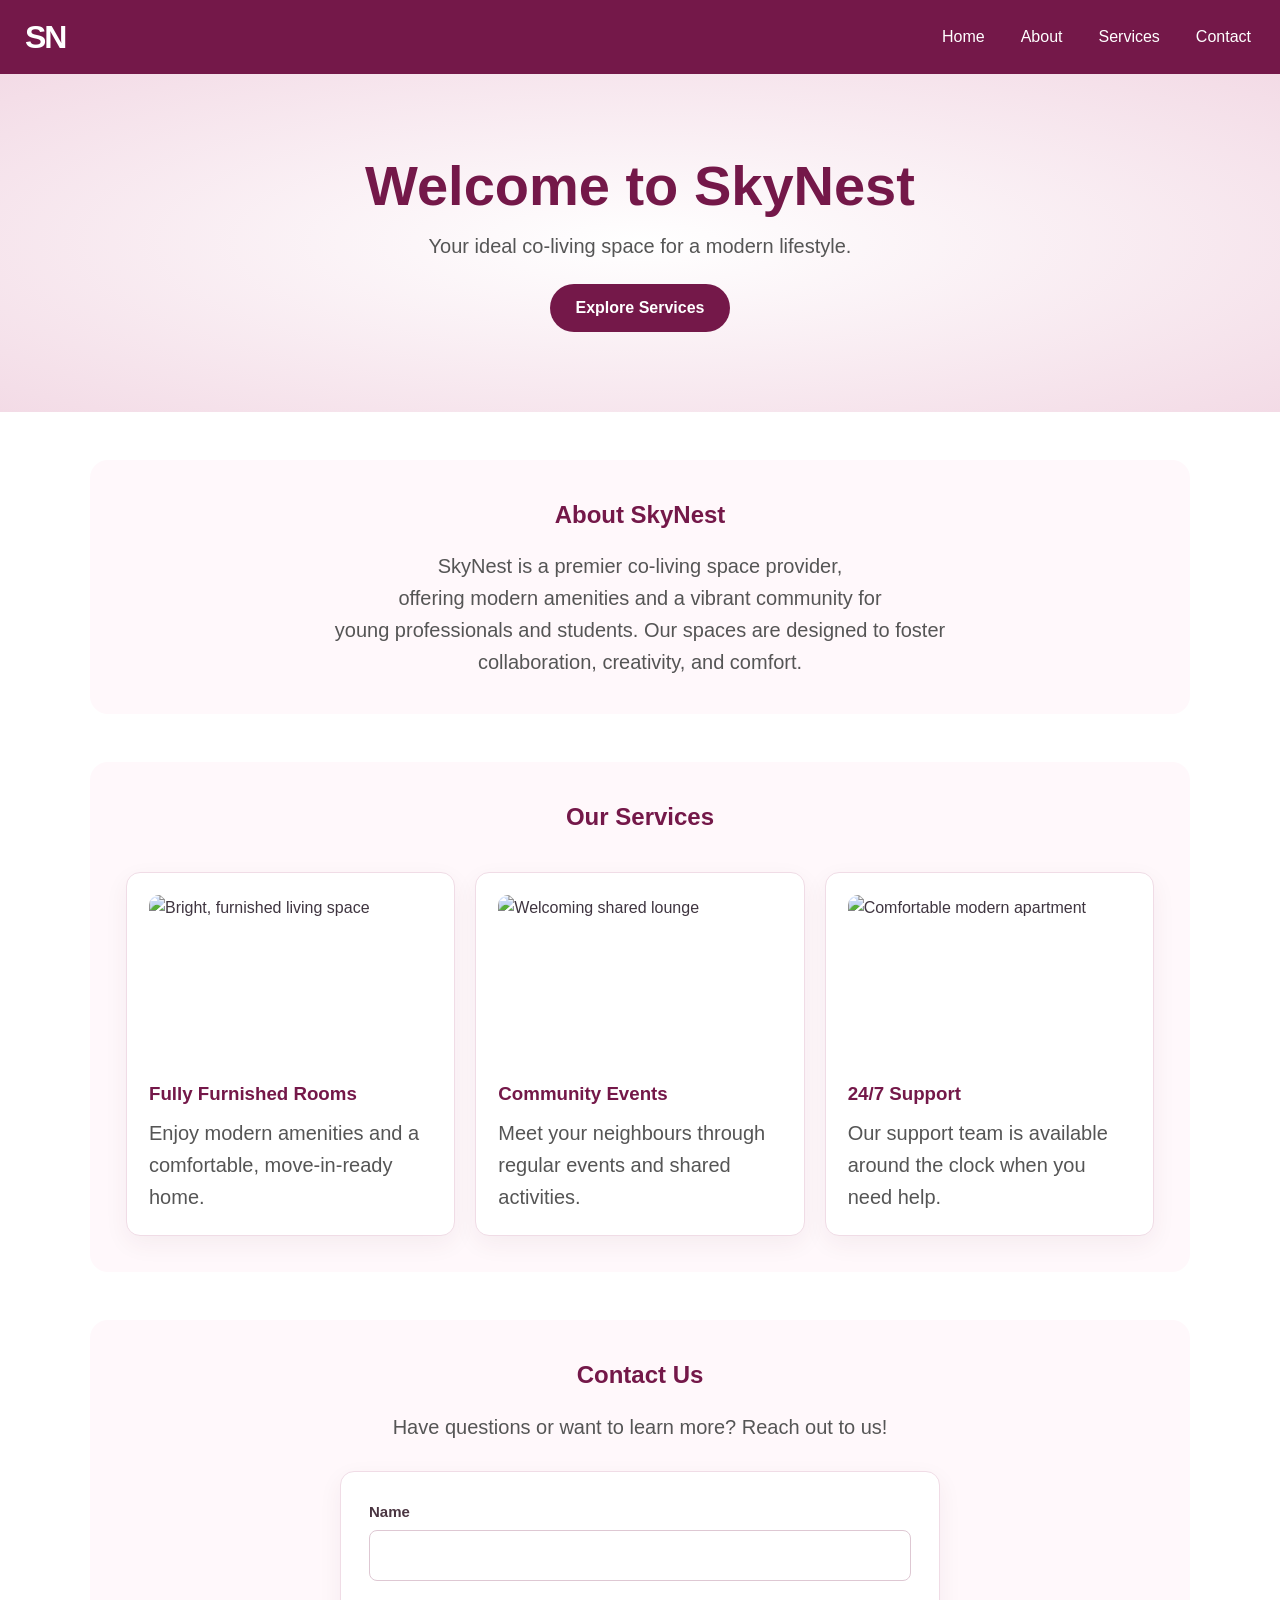
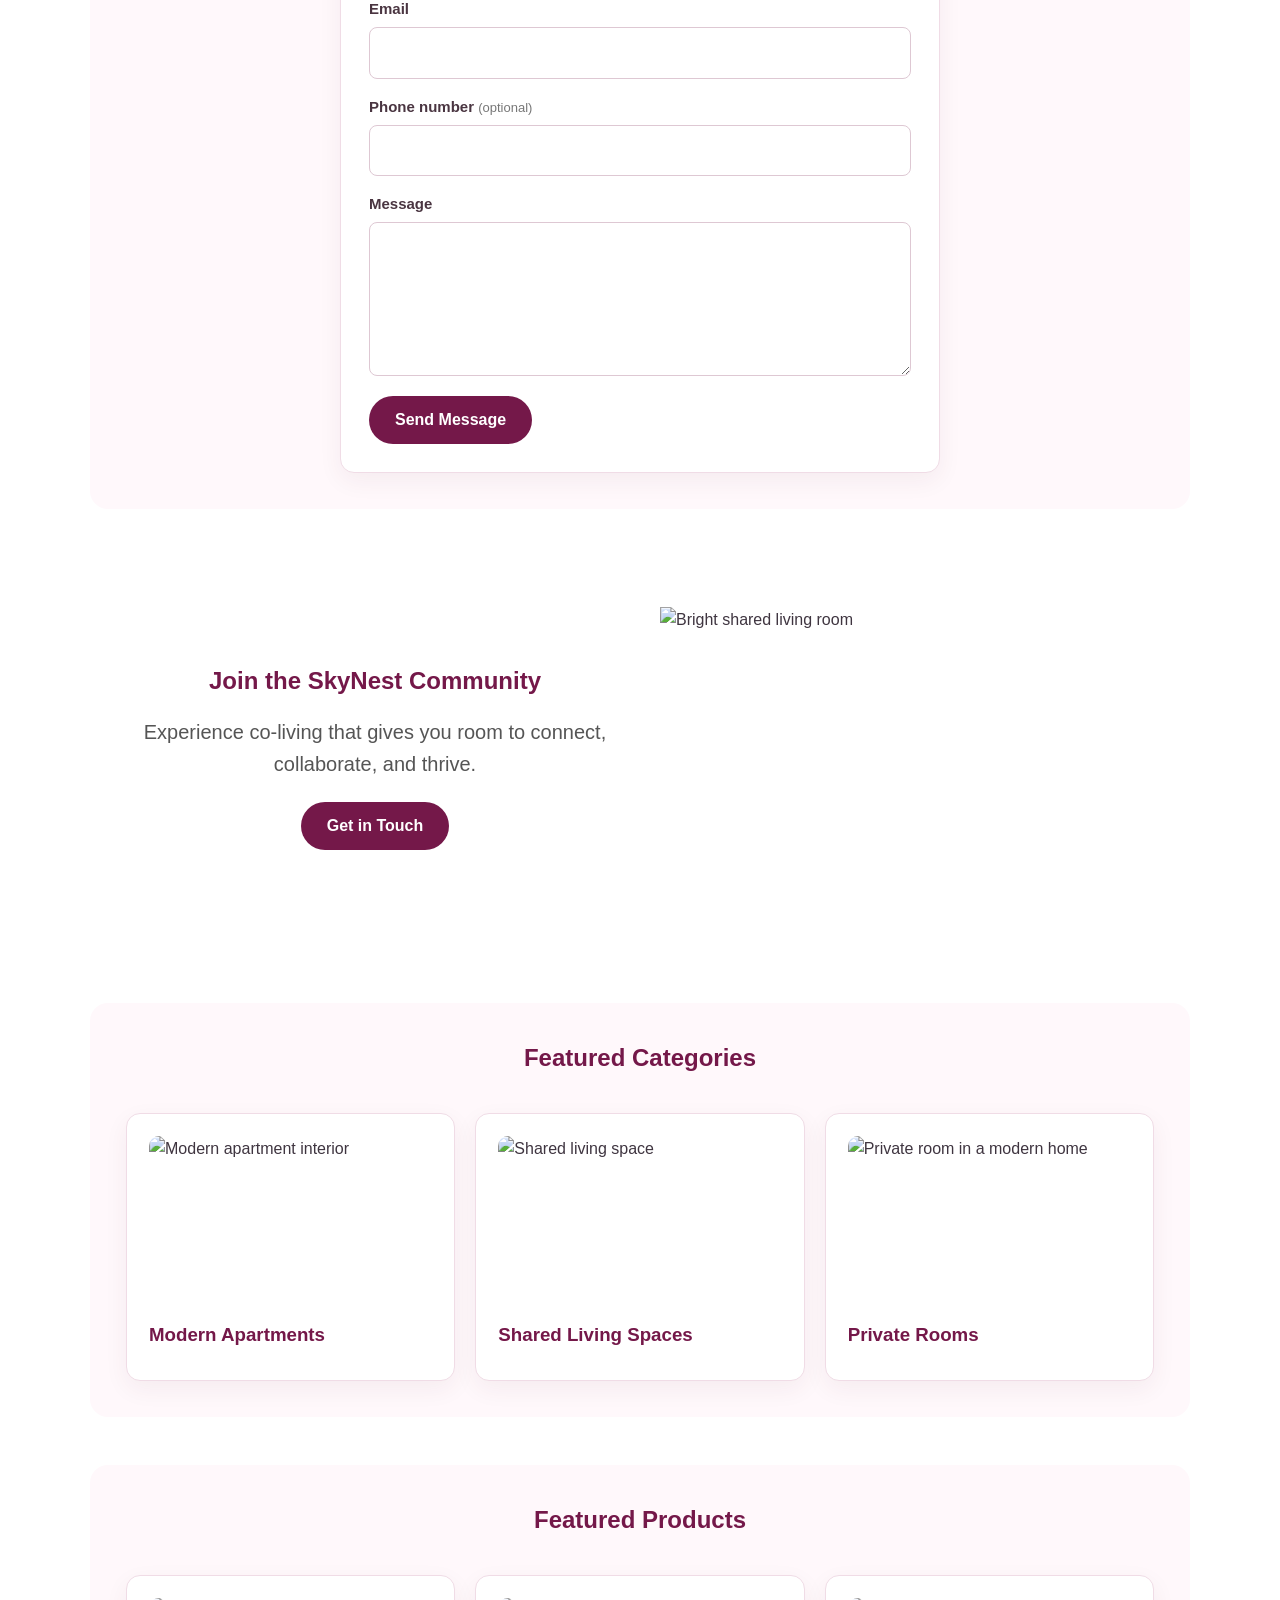
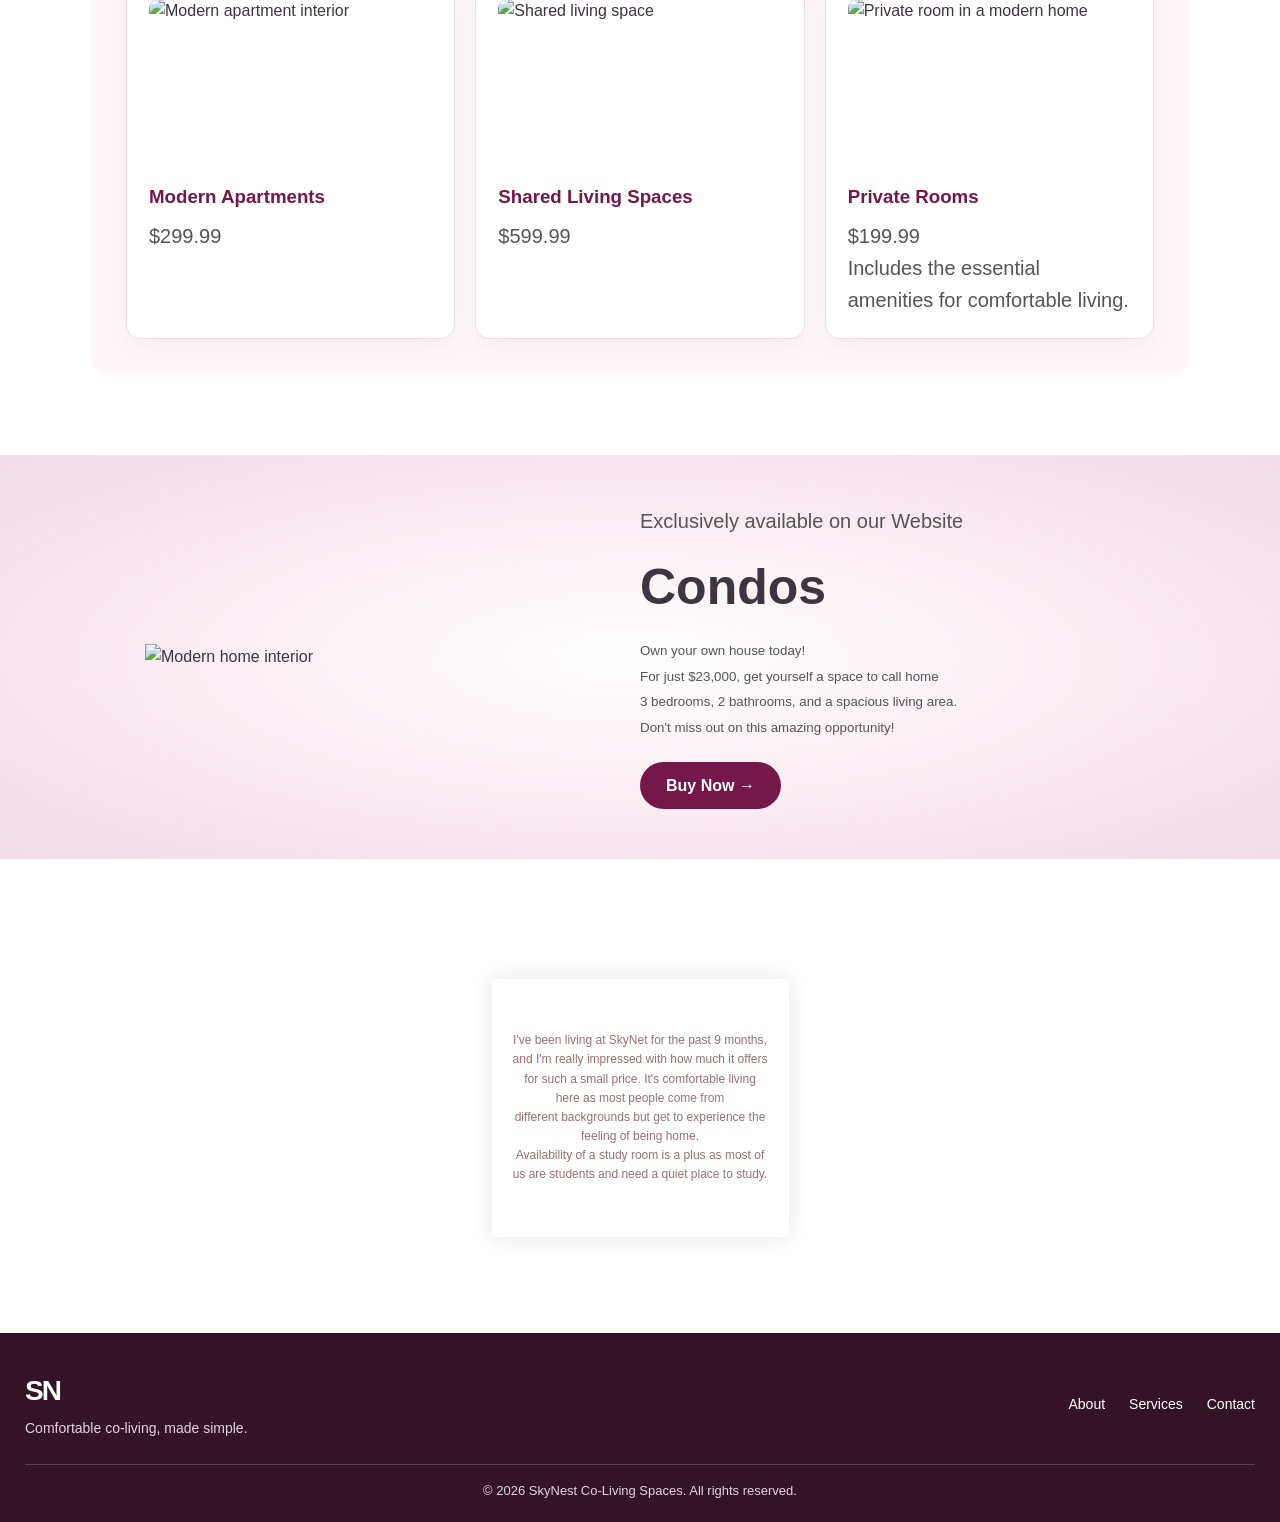
==== commit 09b68af0: "I added changes to the index.html and style.css files in the assignment directory." ====
--- a/assignment/index.html
+++ b/assignment/index.html
@@ -7,31 +7,27 @@
     <link rel="stylesheet" href="style.css">
 </head>
 <body>
-    <div class="container">
-    <div class="navbar">
-    <div class="logo">
-    <img src="images/logo.png" alt="SkyNest Logo">
-    </div>
-    </div>
-    </div>
-<nav>
-    <ul>
-        <li><a href="#home">Home</a></li>
-        <li><a href="#about">About</a></li>
-        <li><a href="#services">Services</a></li>
-        <li><a href="#contact">Contact</a></li>
-    </ul>
-</nav>
-</div>
-<div>
-    <div class = "row">
-        <div class = "col-1">
+    <header class="site-header">
+        <div class="container navbar">
+            <a class="logo-mark" href="#home" aria-label="SkyNest home">SN</a>
+            <nav aria-label="Main navigation">
+                <ul>
+                    <li><a href="#home">Home</a></li>
+                    <li><a href="#about">About</a></li>
+                    <li><a href="#services">Services</a></li>
+                    <li><a href="#contact">Contact</a></li>
+                </ul>
+            </nav>
+        </div>
+    </header>
+<div class="hero" id="home">
+    <div class="row">
+        <div class="col-1">
             <h1>Welcome to SkyNest</h1>
             <p>Your ideal co-living space for a modern lifestyle.</p>
             <a href="#services" class="btn">Explore Services</a>
         </div>
-    </div> 
-<a href="#about" class="btn">Explore About</a>
+    </div>
 </div>
 <div class="about-section" id="about">
     <h2>About SkyNest</h2>
@@ -41,127 +37,96 @@
 <div class="services-section" id="services">
     <h2>Our Services</h2>
     <div class="service">
+        <img src="https://images.unsplash.com/photo-1600566753086-00f18fb6b3ea?auto=format&amp;fit=crop&amp;w=800&amp;q=80" alt="Bright, furnished living space" loading="lazy">
         <h3>Fully Furnished Rooms</h3>
-        <p>Enjoy our fully furnished rooms with modern amenities, <br> ensuring a comfortable living experience.</p>
+        <p>Enjoy modern amenities and a comfortable, move-in-ready home.</p>
     </div>
     <div class="service">
+        <img src="https://images.unsplash.com/photo-1600210492486-724fe5c67fb0?auto=format&amp;fit=crop&amp;w=800&amp;q=80" alt="Welcoming shared lounge" loading="lazy">
         <h3>Community Events</h3>
-        <p>Participate in regular community events <br> and workshops to connect with fellow residents.</p>
+        <p>Meet your neighbours through regular events and shared activities.</p>
     </div>
     <div class="service">
+        <img src="https://images.unsplash.com/photo-1522708323590-d24dbb6b0267?auto=format&amp;fit=crop&amp;w=800&amp;q=80" alt="Comfortable modern apartment" loading="lazy">
         <h3>24/7 Support</h3>
-        <p>Our dedicated support team is available <br> around the clock to assist you with any needs or concerns.</p>
+        <p>Our support team is available around the clock when you need help.</p>
     </div>
 </div>
 <div class="contact-section" id="contact">
     <h2>Contact Us</h2>
     <p>Have questions or want to learn more? Reach out to us!</p>
     <form action="submit_form.php" method="post">
-        <label for="name">Name:</label>
-        <input type="text" id="name" name="name" required>
-        
-        <label for="email">Email:</label>
-        <input type="email" id="email" name="email" required>
-        
-        <label for="message">Phone Number:</label>
-        <textarea id="message" name="message" required></textarea>
-        
+        <div class="form-field">
+            <label for="name">Name</label>
+            <input type="text" id="name" name="name" autocomplete="name" required>
+        </div>
+        <div class="form-field">
+            <label for="email">Email</label>
+            <input type="email" id="email" name="email" autocomplete="email" required>
+        </div>
+        <div class="form-field">
+            <label for="phone">Phone number <span>(optional)</span></label>
+            <input type="tel" id="phone" name="phone" autocomplete="tel">
+        </div>
+        <div class="form-field">
+            <label for="message">Message</label>
+            <textarea id="message" name="message" rows="5" required></textarea>
+        </div>
         <button type="submit">Send Message</button>
     </form>
 </div>
-<div class = "row">
-    <div class = "col-1">
-        <h2>Join the SkyNest Community</h2>
-        <p>Experience the best in co-living with SkyNest. <br> Connect, collaborate, and thrive in our vibrant community.</p>
-        <a href="#contact" class="btn">Get in Touch</a>
+<div class="community-section">
+    <div class="row">
+        <div class="col-1">
+            <h2>Join the SkyNest Community</h2>
+            <p>Experience co-living that gives you room to connect, collaborate, and thrive.</p>
+            <a href="#contact" class="btn">Get in Touch</a>
+        </div>
+        <div class="col-2">
+            <img src="https://images.unsplash.com/photo-1600607687939-ce8a6c25118c?auto=format&amp;fit=crop&amp;w=1000&amp;q=85" alt="Bright shared living room" loading="lazy">
+        </div>
     </div>
 </div>
-<div class = "col-2">
-    <img src="images/community.jpg" alt="SkyNest Community">
-</div>
 
-<!------featured categories------->
 <div class="featured-categories">
     <h2>Featured Categories</h2>
     <div class="category">
-        <img src="images/category1.jpg" alt="Category 1">
+        <img src="https://images.unsplash.com/photo-1600566753086-00f18fb6b3ea?auto=format&amp;fit=crop&amp;w=800&amp;q=80" alt="Modern apartment interior" loading="lazy">
         <h3>Modern Apartments</h3>
     </div>
     <div class="category">
-        <img src="images/category2.jpg" alt="Category 2">
+        <img src="https://images.unsplash.com/photo-1522708323590-d24dbb6b0267?auto=format&amp;fit=crop&amp;w=800&amp;q=80" alt="Shared living space" loading="lazy">
         <h3>Shared Living Spaces</h3>
     </div>
     <div class="category">
-        <img src="images/category3.jpg" alt="Category 3">
+        <img src="https://images.unsplash.com/photo-1600210492486-724fe5c67fb0?auto=format&amp;fit=crop&amp;w=800&amp;q=80" alt="Private room in a modern home" loading="lazy">
         <h3>Private Rooms</h3>
     </div>
 </div>
-<!---------------Featured Products------------------>
-<div class = "featured-products">
+<div class="featured-products">
     <h2>Featured Products</h2>
-    <div class="Modern Apartments">
-        <img src="images/product1.jpg" alt="Product 1">
+    <div class="product-card">
+        <img src="https://images.unsplash.com/photo-1600566753086-00f18fb6b3ea?auto=format&amp;fit=crop&amp;w=800&amp;q=80" alt="Modern apartment interior" loading="lazy">
         <h3>Modern Apartments</h3>
         <p>$299.99</p>
     </div>
-    <div class="">
-        <img src="images/product2.jpg" alt="Product 2">
+    <div class="product-card">
+        <img src="https://images.unsplash.com/photo-1522708323590-d24dbb6b0267?auto=format&amp;fit=crop&amp;w=800&amp;q=80" alt="Shared living space" loading="lazy">
         <h3>Shared Living Spaces</h3>
         <p>$599.99</p>
     </div>
-    <div class="private-rooms">
-        <img src="images/product3.jpg" alt="Product 3">
+    <div class="product-card">
+        <img src="https://images.unsplash.com/photo-1600210492486-724fe5c67fb0?auto=format&amp;fit=crop&amp;w=800&amp;q=80" alt="Private room in a modern home" loading="lazy">
         <h3>Private Rooms</h3>
         <p>$199.99</p>
-        <p>Note: Prices are subject to change based on availability and location.</p>
-        <p> Private Rooms come with all essential amenities.</p>
+        <p>Includes the essential amenities for comfortable living.</p>
     </div>
 </div>
-
-<div class="col-4">
-            <img src="images/product-3.jpg">
-            <h4>Mordern Apartments</h4>
-            <div class="rating">
-                <i class="fa fa-star"></i>
-                <i class="fa fa-star"></i>
-                <i class="fa fa-star"></i>
-                <i class="fa fa-star"></i>
-                <i class="fa fa-star-half-o"></i>
-            </div>
-            <p>$299.99</p>
-        </div>
-        <div class="col-4">
-            <img src="images/product-4.jpg">
-            <h4> Shared Living Spaces</h4>
-            <div class="rating">
-                <i class="fa fa-star"></i>
-                <i class="fa fa-star"></i>
-                <i class="fa fa-star"></i>
-                <i class="fa fa-star-o"></i>
-                <i class="fa fa-star-o"></i>
-            </div>
-            <p>$599.99</p>
-        </div>
-        <div class="col-4">
-            <img src="images/product-4.jpg">
-            <h4> Private rooms</h4>
-            <div class="rating">
-                <i class="fa fa-star"></i>
-                <i class="fa fa-star"></i>
-                <i class="fa fa-star"></i>
-                <i class="fa fa-star-o"></i>
-                <i class="fa fa-star-o"></i>
-            </div>
-            <p>$199.99</p>
-        </div>
-</div>
-
-<!--------------offer--------------->
 <div class="offer">
     <div class="small-container">
         <div class="row">
             <div class="col-2">
-                <img src="images/exclusive.png" class="offer-img">
+                <img src="https://images.unsplash.com/photo-1600607687939-ce8a6c25118c?auto=format&amp;fit=crop&amp;w=1000&amp;q=85" class="offer-img" alt="Modern home interior" loading="lazy">
             </div>
             <div class="col-2">
                 <p>Exclusively available on our Website</p>
@@ -176,7 +141,6 @@
         </div>
     </div>
 </div>
-<!-----------testimonials---------->
 <div class="testimonial">
     <div class="small-container">
         <div class="row">
@@ -200,59 +164,22 @@
     </div>
 </div>
 
-<div class="footer">
-<div class="container">
-        <div class="row">
-            <div class="footer-col-1">
-                <h3>Download our App</h3>
-                <p>Download App for Android and ios mobile phone.</p>
-                <div class="app-logo">
-                    <img src="images/play-store.png">
-                    <img src="images/app-store.png">
-                </div>
+<footer class="footer">
+    <div class="container">
+        <div class="footer-content">
+            <div class="footer-brand">
+                <span class="footer-logo">SN</span>
+                <p>Comfortable co-living, made simple.</p>
             </div>
-            <div class="footer-col-2">
-                <img src="images/logo-white.png">
-                <p>Our Purpose Is To Sustainably Make th Pleasure and
-                     Benefits of Sports Accessible to the Many.</p>
-            </div>
-            <div class="footer-col-3">
-                <h3>Usefull Links</h3>
-                <ul>
-                    <li>Help</li>
-                    <li>Accomodation</li>
-                    <li>Book Now</li>
-                    <li>Residency</li>
-                </ul>
-            </div>
-            <div class="footer-col-4">
-                <h3>Follow us</h3>
-                <ul>
-                    <li>Facebook</li>
-                    <li>Twitter</li>
-                    <li>Instagram</li>
-                    <li>YouTube</li>
-                </ul>
-            </div>
+            <nav class="footer-links" aria-label="Footer navigation">
+                <a href="#about">About</a>
+                <a href="#services">Services</a>
+                <a href="#contact">Contact</a>
+            </nav>
         </div>
+        <p class="copyright">&copy; 2026 SkyNest Co-Living Spaces. All rights reserved.</p>
     </div>
-</div>
-</div>
-  <p>We are committed to protecting and respecting your privacy. <br>
-    We will only use your personal information to administer your account and provide <br>
-    the services requested.</p>              
-    <p>copy; 2026 SkyNest Co-Living Spaces. All rights reserved.</p>
-</div>
-
-
-
-
-
-
-
-
-
-
+</footer>
 
 </body>
 </html>
--- a/assignment/style.css
+++ b/assignment/style.css
@@ -137,13 +137,9 @@
 .rating .fa{
     color: #792446;
 }
-/* this code is thow display the animation where when the mouse hovers on top of the images they will jump upwards."for sideways movement put x instead of Y*/
 .col-4:hover{
     transform: translateY(-5px);
-    transform: translateX(-5px);
-}
-/*------------------offer--------------*/
-/*this will affect the background and the content of the apartment complex*/
+}
 .offer{
     background: radial-gradient(#fff, #ffd6d6);
     margin-top: 80px;
@@ -155,7 +151,6 @@
 small{
     color: #555;
 }
-/*------------------testimonial--------------*/
 .testimonial{
     padding-top: 100px;
 }
@@ -192,7 +187,6 @@
     color: #643232;
     font-size: 16px;
 }
- /*-----------------footer---------------------*/
     .footer{
         background: #000;
         color: #8a8a8a;
@@ -249,7 +243,6 @@
         margin-left: 20px;
         display: none;
     }
-    /*----------------media query for menu ------------*/
     @media only screen and (max-width: 800px){
         nav ul{
             position: absolute;
@@ -274,7 +267,6 @@
             cursor: pointer;
         }
     }
-    /*----------------media query for less than 600 screen size ------------*/
     @media only screen and (max-width: 600px){
         .row{
             text-align: center;
@@ -283,7 +275,6 @@
             flex-basis: 100%;
         }
     }
-    /*--------------account-page----------*/
     .account-page{
         padding: 50px 0;
         background: radial-gradient(#fff,#ffd6d6);
@@ -344,4 +335,402 @@
     height: 3px;
     margin-top: 8px;
     transform: translateX(100px);
+}
+
+body{
+    color: #3f3540;
+    line-height: 1.6;
+}
+
+.site-header{
+    background: #741849;
+}
+
+.navbar{
+    display: flex;
+    justify-content: space-between;
+    align-items: center;
+    gap: 24px;
+    padding: 14px 25px;
+}
+
+.navbar .logo-mark{
+    color: #fff;
+    font-size: 32px;
+    font-weight: 700;
+    letter-spacing: -2px;
+    line-height: 1;
+}
+
+.navbar nav{
+    flex: initial;
+    background: transparent;
+    padding: 0;
+    text-align: right;
+}
+
+.navbar nav ul{
+    justify-content: flex-end;
+    align-items: center;
+    flex-wrap: wrap;
+    gap: 8px 28px;
+}
+
+.navbar nav ul li{
+    margin: 4px 0;
+}
+
+.navbar nav ul li a{
+    display: inline-block;
+    padding: 6px 4px;
+    font-size: 16px;
+    transition: color 0.2s ease;
+}
+
+.navbar nav ul li a:hover,
+.footer-links a:hover{
+    color: #f4c8dc;
+}
+
+.hero{
+    padding: 48px 20px;
+    background: radial-gradient(#fff, #f3dbe6);
+    text-align: center;
+}
+
+.hero .row{
+    margin: 0 auto;
+}
+
+.col-1{
+    width: min(100%, 850px);
+    padding: 32px 24px;
+    text-align: center;
+}
+
+.col-1 h1{
+    margin-bottom: 12px;
+    color: #741849;
+    font-size: clamp(2.2rem, 5vw, 3.5rem);
+    line-height: 1.15;
+}
+
+.col-1 h2,
+.about-section h2,
+.services-section h2,
+.contact-section h2,
+.featured-categories h2,
+.featured-products h2{
+    margin-bottom: 16px;
+    color: #741849;
+}
+
+.btn,
+.contact-section button{
+    display: inline-block;
+    border: 0;
+    background: #741849;
+    color: #fff;
+    font: inherit;
+    font-weight: 600;
+    padding: 11px 26px;
+    margin: 22px 0 0;
+    border-radius: 999px;
+    cursor: pointer;
+    transition: background-color 0.2s ease, transform 0.2s ease;
+}
+
+.btn:hover,
+.contact-section button:hover{
+    background: #563434;
+    transform: translateY(-2px);
+}
+
+.about-section,
+.services-section,
+.contact-section,
+.featured-categories,
+.featured-products{
+    width: min(100% - 40px, 1100px);
+    margin: 48px auto;
+    padding: 36px;
+    border-radius: 18px;
+    background: #fff8fb;
+}
+
+.about-section{
+    text-align: center;
+}
+
+.about-section p,
+.contact-section > p{
+    max-width: 720px;
+    margin: 0 auto;
+}
+
+.services-section,
+.featured-categories,
+.featured-products{
+    display: grid;
+    grid-template-columns: repeat(3, minmax(0, 1fr));
+    gap: 20px;
+}
+
+.services-section h2,
+.featured-categories h2,
+.featured-products h2{
+    grid-column: 1 / -1;
+    text-align: center;
+}
+
+.service,
+.category,
+.product-card{
+    min-width: 0;
+    padding: 22px;
+    border: 1px solid #f0dce6;
+    border-radius: 14px;
+    background: #fff;
+    box-shadow: 0 8px 24px rgba(80, 31, 57, 0.06);
+    transition: transform 0.2s ease, box-shadow 0.2s ease;
+}
+
+.service:hover,
+.category:hover,
+.product-card:hover{
+    transform: translateY(-4px);
+    box-shadow: 0 12px 28px rgba(80, 31, 57, 0.12);
+}
+
+.service h3,
+.category h3,
+.product-card h3{
+    margin-bottom: 8px;
+    color: #741849;
+}
+
+.service img,
+.category img,
+.product-card img{
+    display: block;
+    width: 100%;
+    height: 170px;
+    margin-bottom: 14px;
+    border-radius: 10px;
+    object-fit: cover;
+}
+
+.community-section .row{
+    max-width: 1100px;
+    margin: 48px auto;
+}
+
+.community-section .col-1{
+    flex: 1 1 400px;
+    width: auto;
+}
+
+.community-section .col-2{
+    flex: 1 1 360px;
+}
+
+.community-section .col-2 img{
+    display: block;
+    width: 100%;
+    aspect-ratio: 4 / 3;
+    object-fit: cover;
+}
+
+.contact-section{
+    text-align: center;
+}
+
+.contact-section form{
+    display: grid;
+    gap: 16px;
+    max-width: 600px;
+    margin: 28px auto 0;
+    padding: 28px;
+    border: 1px solid #f0dce6;
+    border-radius: 14px;
+    background: #fff;
+    box-shadow: 0 8px 24px rgba(80, 31, 57, 0.06);
+    text-align: left;
+}
+
+.form-field{
+    display: grid;
+    gap: 6px;
+}
+
+.form-field label{
+    color: #4a3541;
+    font-size: 15px;
+    font-weight: 600;
+}
+
+.form-field label span{
+    color: #777;
+    font-size: 13px;
+    font-weight: 400;
+}
+
+.contact-section input,
+.contact-section textarea{
+    width: 100%;
+    min-width: 0;
+    padding: 12px 14px;
+    border: 1px solid #dec8d3;
+    border-radius: 8px;
+    background: #fff;
+    color: #3f3540;
+    font: inherit;
+}
+
+.contact-section textarea{
+    min-height: 130px;
+    resize: vertical;
+}
+
+.contact-section input:focus,
+.contact-section textarea:focus{
+    outline: 2px solid #c77b9d;
+    outline-offset: 1px;
+}
+
+.contact-section button{
+    justify-self: start;
+    margin-top: 4px;
+}
+
+.offer{
+    background: radial-gradient(#fff, #f3dbe6);
+}
+
+.offer .offer-img{
+    width: 100%;
+    border-radius: 12px;
+    object-fit: cover;
+}
+
+.footer{
+    margin-top: 56px;
+    padding: 36px 0 20px;
+    background: #351327;
+    color: #fff;
+}
+
+.footer-content{
+    display: flex;
+    justify-content: space-between;
+    align-items: center;
+    gap: 24px;
+    padding-bottom: 24px;
+}
+
+.footer-logo{
+    color: #fff;
+    font-size: 28px;
+    font-weight: 700;
+    letter-spacing: -2px;
+}
+
+.footer .footer-brand p{
+    margin-top: 4px;
+    color: #e2d4dc;
+    font-size: 14px;
+}
+
+.footer-links{
+    flex: initial;
+    display: flex;
+    gap: 24px;
+}
+
+.footer-links a{
+    color: #fff;
+    font-size: 14px;
+}
+
+.footer .copyright{
+    padding-top: 16px;
+    border-top: 1px solid rgba(255, 255, 255, 0.2);
+    color: #e2d4dc;
+    font-size: 13px;
+    text-align: center;
+}
+
+@media only screen and (max-width: 800px){
+    .navbar nav ul{
+        position: static;
+        width: auto;
+        background: transparent;
+        overflow: visible;
+    }
+
+    .navbar nav ul li{
+        margin: 4px 0;
+    }
+
+    .footer-content{
+        align-items: flex-start;
+    }
+}
+
+@media only screen and (max-width: 600px){
+    .navbar{
+        flex-direction: column;
+        gap: 8px;
+        padding: 16px 12px;
+    }
+
+    .navbar nav{
+        text-align: center;
+    }
+
+    .navbar nav ul{
+        justify-content: center;
+        gap: 4px 18px;
+    }
+
+    .hero{
+        padding: 24px 12px;
+    }
+
+    .about-section,
+    .services-section,
+    .contact-section,
+    .featured-categories,
+    .featured-products{
+        width: calc(100% - 28px);
+        margin: 28px auto;
+        padding: 24px 18px;
+    }
+
+    .services-section,
+    .featured-categories,
+    .featured-products{
+        grid-template-columns: 1fr;
+    }
+
+    .services-section h2,
+    .featured-categories h2,
+    .featured-products h2{
+        grid-column: auto;
+    }
+
+    .community-section .row{
+        margin: 24px auto;
+    }
+
+    .contact-section form{
+        padding: 20px 16px;
+    }
+
+    .footer-content,
+    .footer-links{
+        flex-direction: column;
+        align-items: center;
+        text-align: center;
+    }
 }
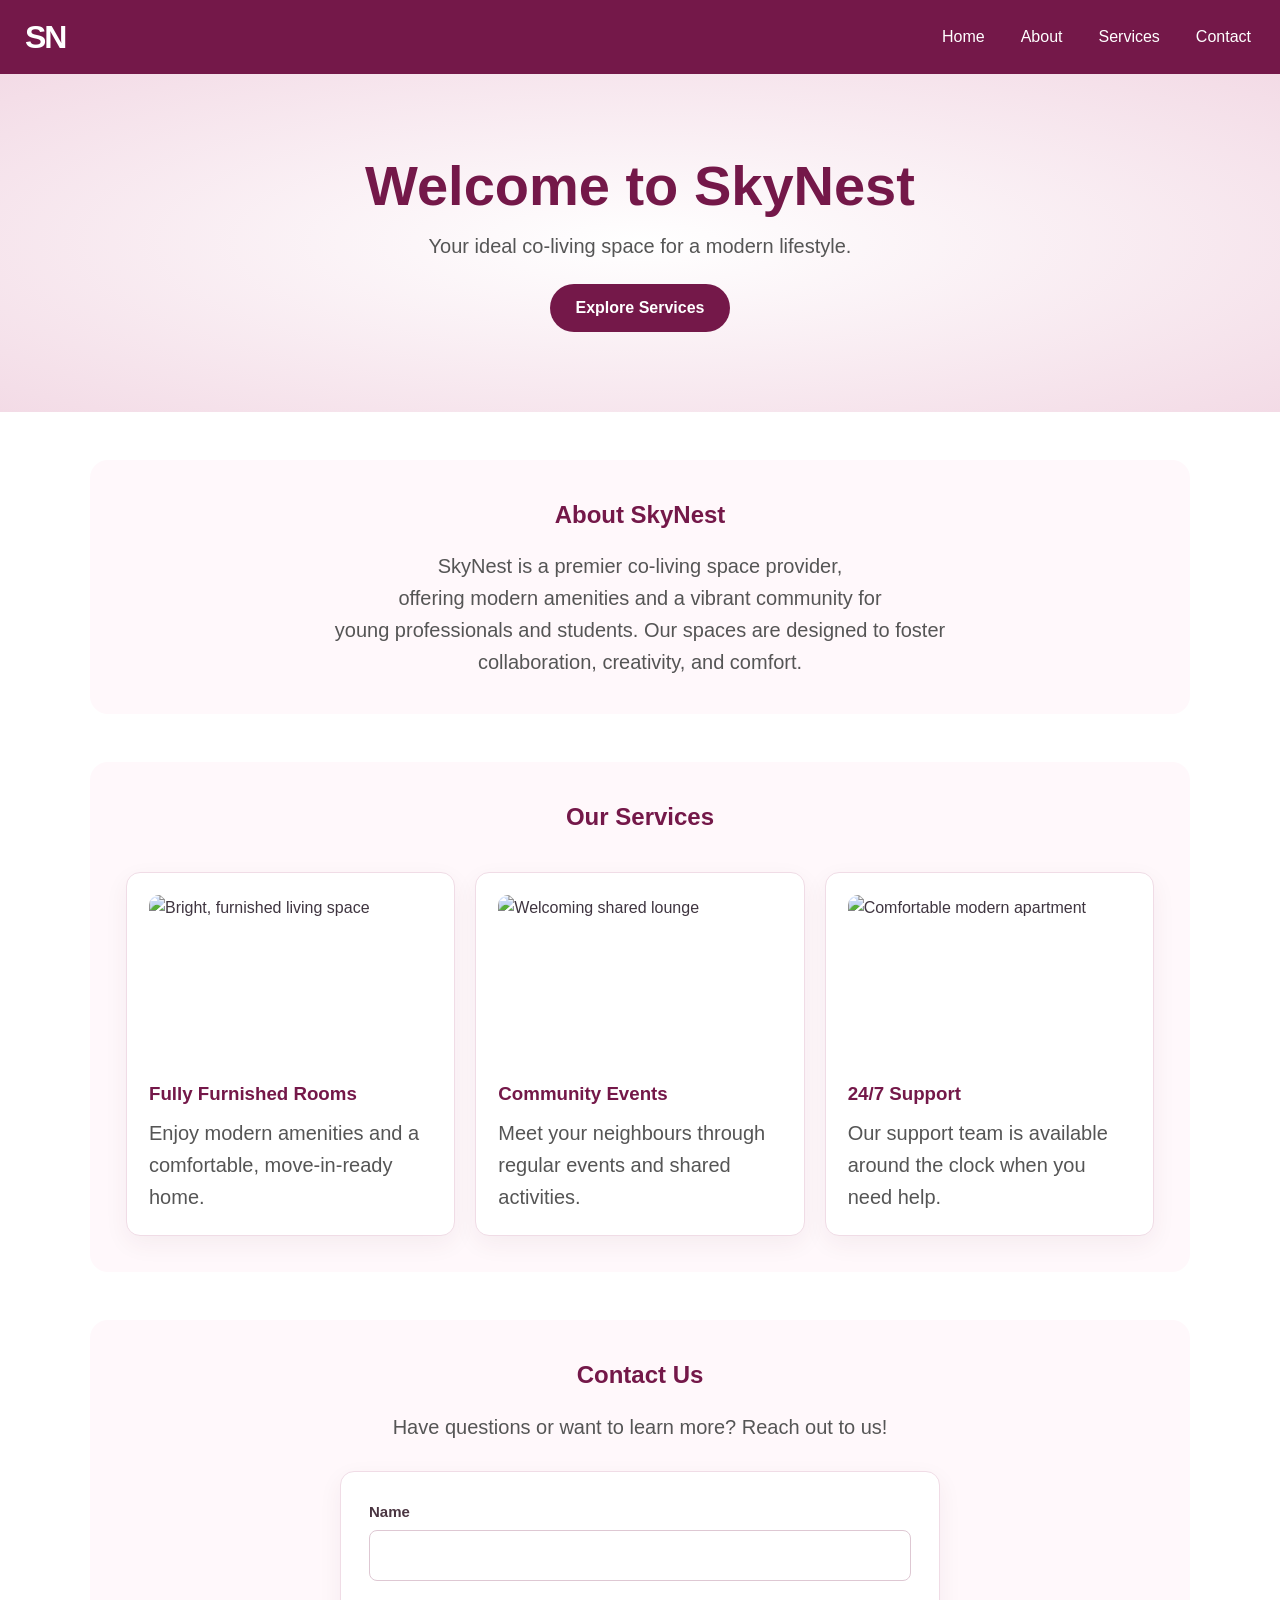
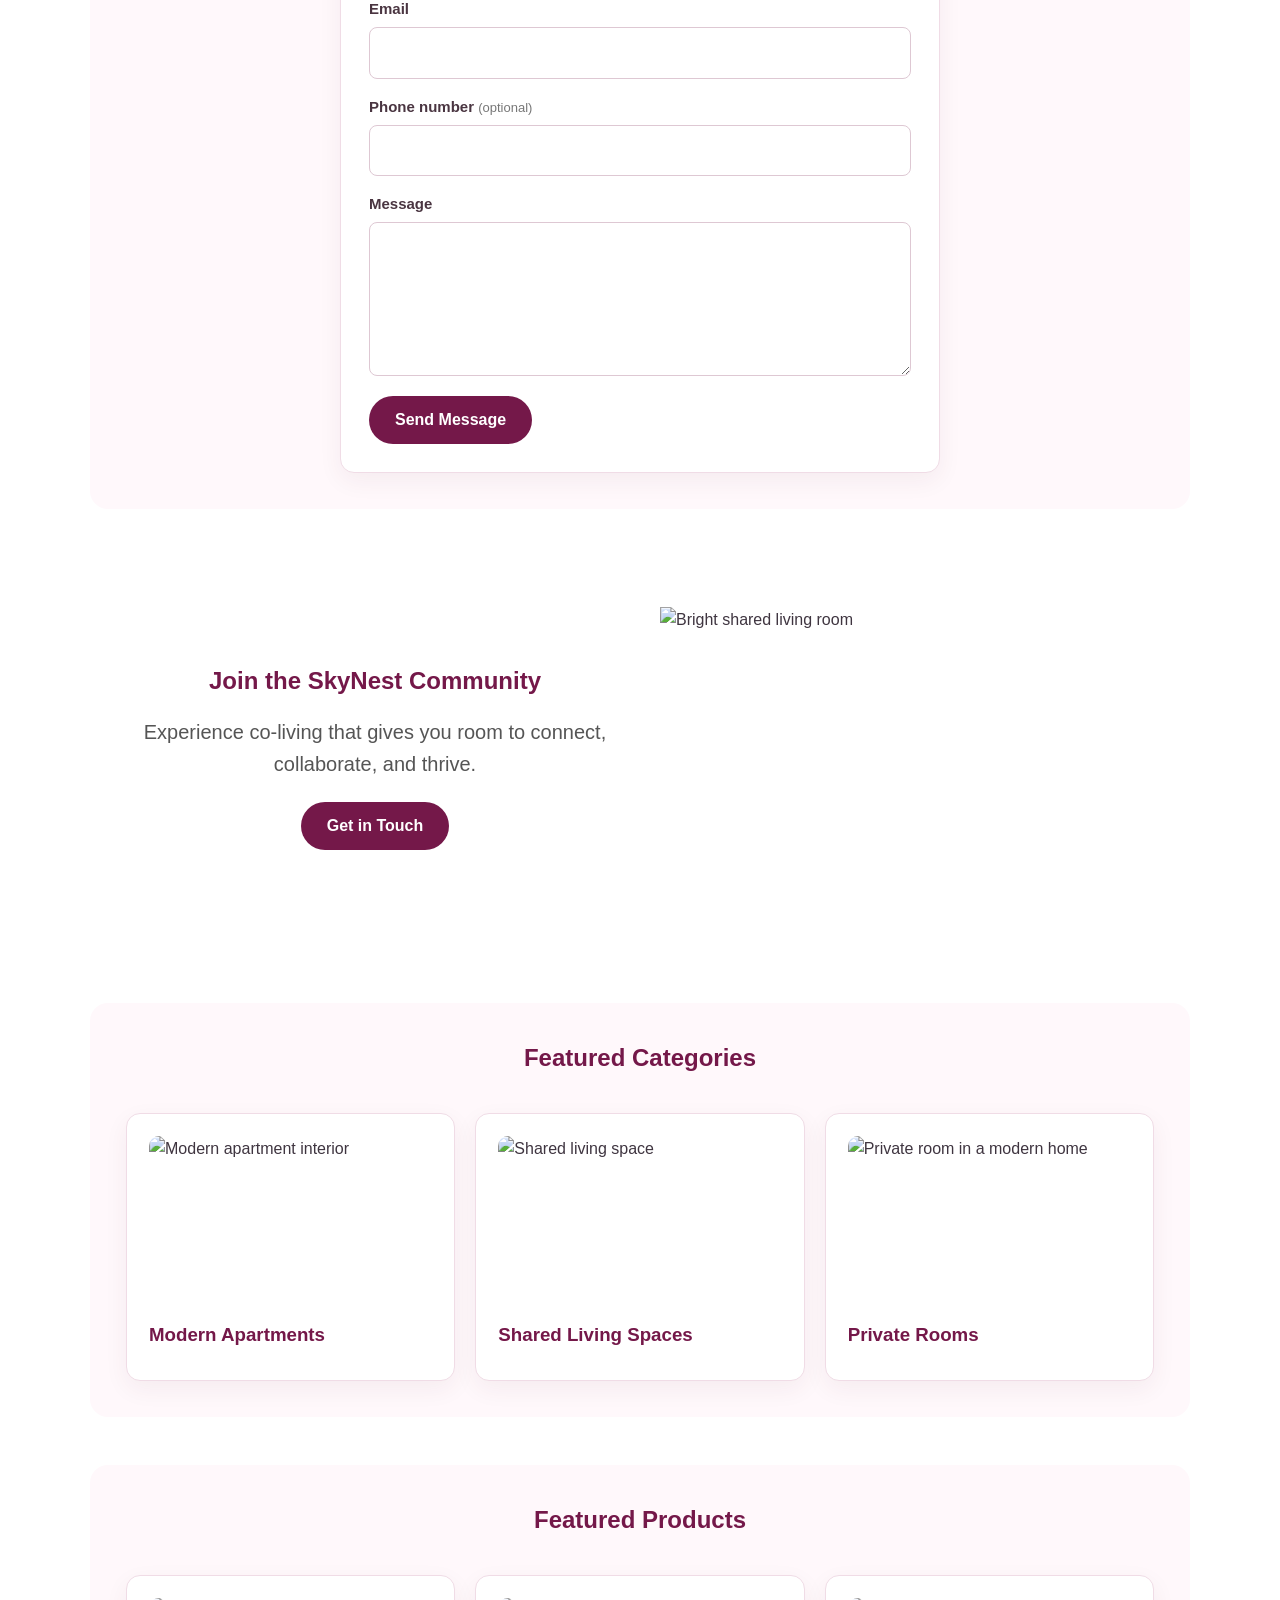
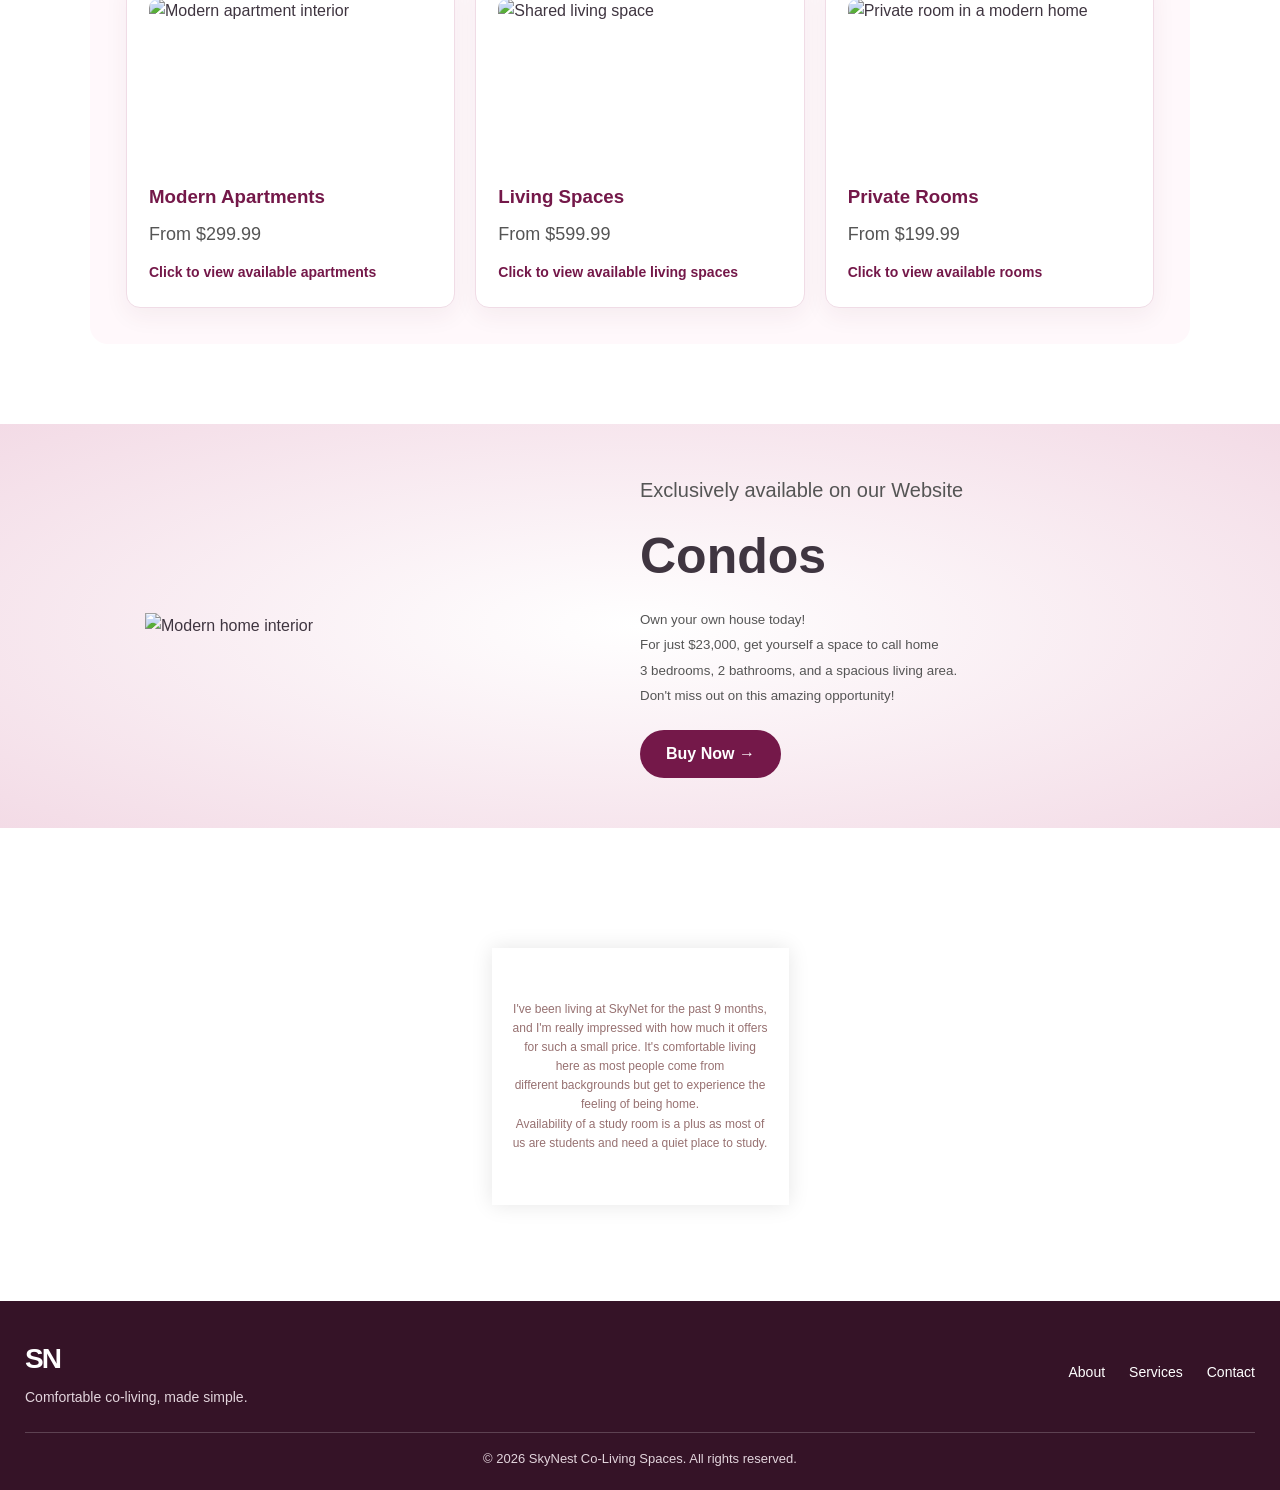
==== commit c15fb4e7: "Made a few last minute changes." ====
--- a/assignment/index.html
+++ b/assignment/index.html
@@ -105,22 +105,69 @@
 </div>
 <div class="featured-products">
     <h2>Featured Products</h2>
-    <div class="product-card">
-        <img src="https://images.unsplash.com/photo-1600566753086-00f18fb6b3ea?auto=format&amp;fit=crop&amp;w=800&amp;q=80" alt="Modern apartment interior" loading="lazy">
-        <h3>Modern Apartments</h3>
-        <p>$299.99</p>
-    </div>
-    <div class="product-card">
-        <img src="https://images.unsplash.com/photo-1522708323590-d24dbb6b0267?auto=format&amp;fit=crop&amp;w=800&amp;q=80" alt="Shared living space" loading="lazy">
-        <h3>Shared Living Spaces</h3>
-        <p>$599.99</p>
-    </div>
-    <div class="product-card">
-        <img src="https://images.unsplash.com/photo-1600210492486-724fe5c67fb0?auto=format&amp;fit=crop&amp;w=800&amp;q=80" alt="Private room in a modern home" loading="lazy">
-        <h3>Private Rooms</h3>
-        <p>$199.99</p>
-        <p>Includes the essential amenities for comfortable living.</p>
-    </div>
+    <details class="product-card">
+        <summary>
+            <img src="https://images.unsplash.com/photo-1600566753086-00f18fb6b3ea?auto=format&amp;fit=crop&amp;w=800&amp;q=80" alt="Modern apartment interior" loading="lazy">
+            <span class="product-title">Modern Apartments</span>
+            <span class="product-price">From $299.99</span>
+            <span class="category-prompt">Click to view available apartments</span>
+        </summary>
+        <div class="available-listings">
+            <h4>Available apartments</h4>
+            <article class="listing-card">
+                <h5>Studio Apartment</h5>
+                <p>A private, furnished studio with a kitchenette and bathroom.</p>
+                <a class="listing-link" href="#contact">Ask about this apartment</a>
+            </article>
+            <article class="listing-card">
+                <h5>One-Bedroom Apartment</h5>
+                <p>A bright apartment with a separate bedroom and living area.</p>
+                <a class="listing-link" href="#contact">Ask about this apartment</a>
+            </article>
+        </div>
+    </details>
+    <details class="product-card">
+        <summary>
+            <img src="https://images.unsplash.com/photo-1522708323590-d24dbb6b0267?auto=format&amp;fit=crop&amp;w=800&amp;q=80" alt="Shared living space" loading="lazy">
+            <span class="product-title">Living Spaces</span>
+            <span class="product-price">From $599.99</span>
+            <span class="category-prompt">Click to view available living spaces</span>
+        </summary>
+        <div class="available-listings">
+            <h4>Available living spaces</h4>
+            <article class="listing-card">
+                <h5>Shared Lounge</h5>
+                <p>A comfortable communal area for relaxing and connecting with neighbours.</p>
+                <a class="listing-link" href="#contact">Ask about this space</a>
+            </article>
+            <article class="listing-card">
+                <h5>Co-Living Suite</h5>
+                <p>A furnished shared home with a private bedroom and common living area.</p>
+                <a class="listing-link" href="#contact">Ask about this space</a>
+            </article>
+        </div>
+    </details>
+    <details class="product-card">
+        <summary>
+            <img src="https://images.unsplash.com/photo-1600210492486-724fe5c67fb0?auto=format&amp;fit=crop&amp;w=800&amp;q=80" alt="Private room in a modern home" loading="lazy">
+            <span class="product-title">Private Rooms</span>
+            <span class="product-price">From $199.99</span>
+            <span class="category-prompt">Click to view available rooms</span>
+        </summary>
+        <div class="available-listings">
+            <h4>Available private rooms</h4>
+            <article class="listing-card">
+                <h5>Furnished Private Room</h5>
+                <p>A furnished, lockable bedroom with access to shared home amenities.</p>
+                <a class="listing-link" href="#contact">Ask about this room</a>
+            </article>
+            <article class="listing-card">
+                <h5>Private Ensuite Room</h5>
+                <p>A private bedroom with its own bathroom in a welcoming shared home.</p>
+                <a class="listing-link" href="#contact">Ask about this room</a>
+            </article>
+        </div>
+    </details>
 </div>
 <div class="offer">
     <div class="small-container">
--- a/assignment/style.css
+++ b/assignment/style.css
@@ -502,11 +502,34 @@
     box-shadow: 0 12px 28px rgba(80, 31, 57, 0.12);
 }
 
+.product-card > summary{
+    cursor: pointer;
+    list-style: none;
+}
+
+.product-card > summary::-webkit-details-marker{
+    display: none;
+}
+
+.product-card > summary:focus-visible{
+    outline: 2px solid #741849;
+    outline-offset: 5px;
+}
+
 .service h3,
 .category h3,
-.product-card h3{
+.product-card .product-title{
+    display: block;
     margin-bottom: 8px;
     color: #741849;
+    font-size: 1.17em;
+    font-weight: 700;
+}
+
+.product-price{
+    display: block;
+    color: #555;
+    font-size: 18px;
 }
 
 .service img,
@@ -518,6 +541,50 @@
     margin-bottom: 14px;
     border-radius: 10px;
     object-fit: cover;
+}
+
+.category-prompt{
+    display: inline-block;
+    margin-top: 12px;
+    color: #741849;
+    font-size: 14px;
+    font-weight: 600;
+}
+
+.available-listings{
+    display: grid;
+    gap: 12px;
+    margin-top: 20px;
+    padding-top: 16px;
+    border-top: 1px solid #f0dce6;
+}
+
+.available-listings h4{
+    color: #741849;
+}
+
+.listing-card{
+    padding: 14px;
+    border-radius: 10px;
+    background: #fff8fb;
+}
+
+.listing-card h5{
+    margin-bottom: 4px;
+    color: #4a3541;
+    font-size: 15px;
+}
+
+.listing-card p{
+    font-size: 14px;
+}
+
+.listing-link{
+    display: inline-block;
+    margin-top: 8px;
+    color: #741849;
+    font-size: 14px;
+    font-weight: 600;
 }
 
 .community-section .row{
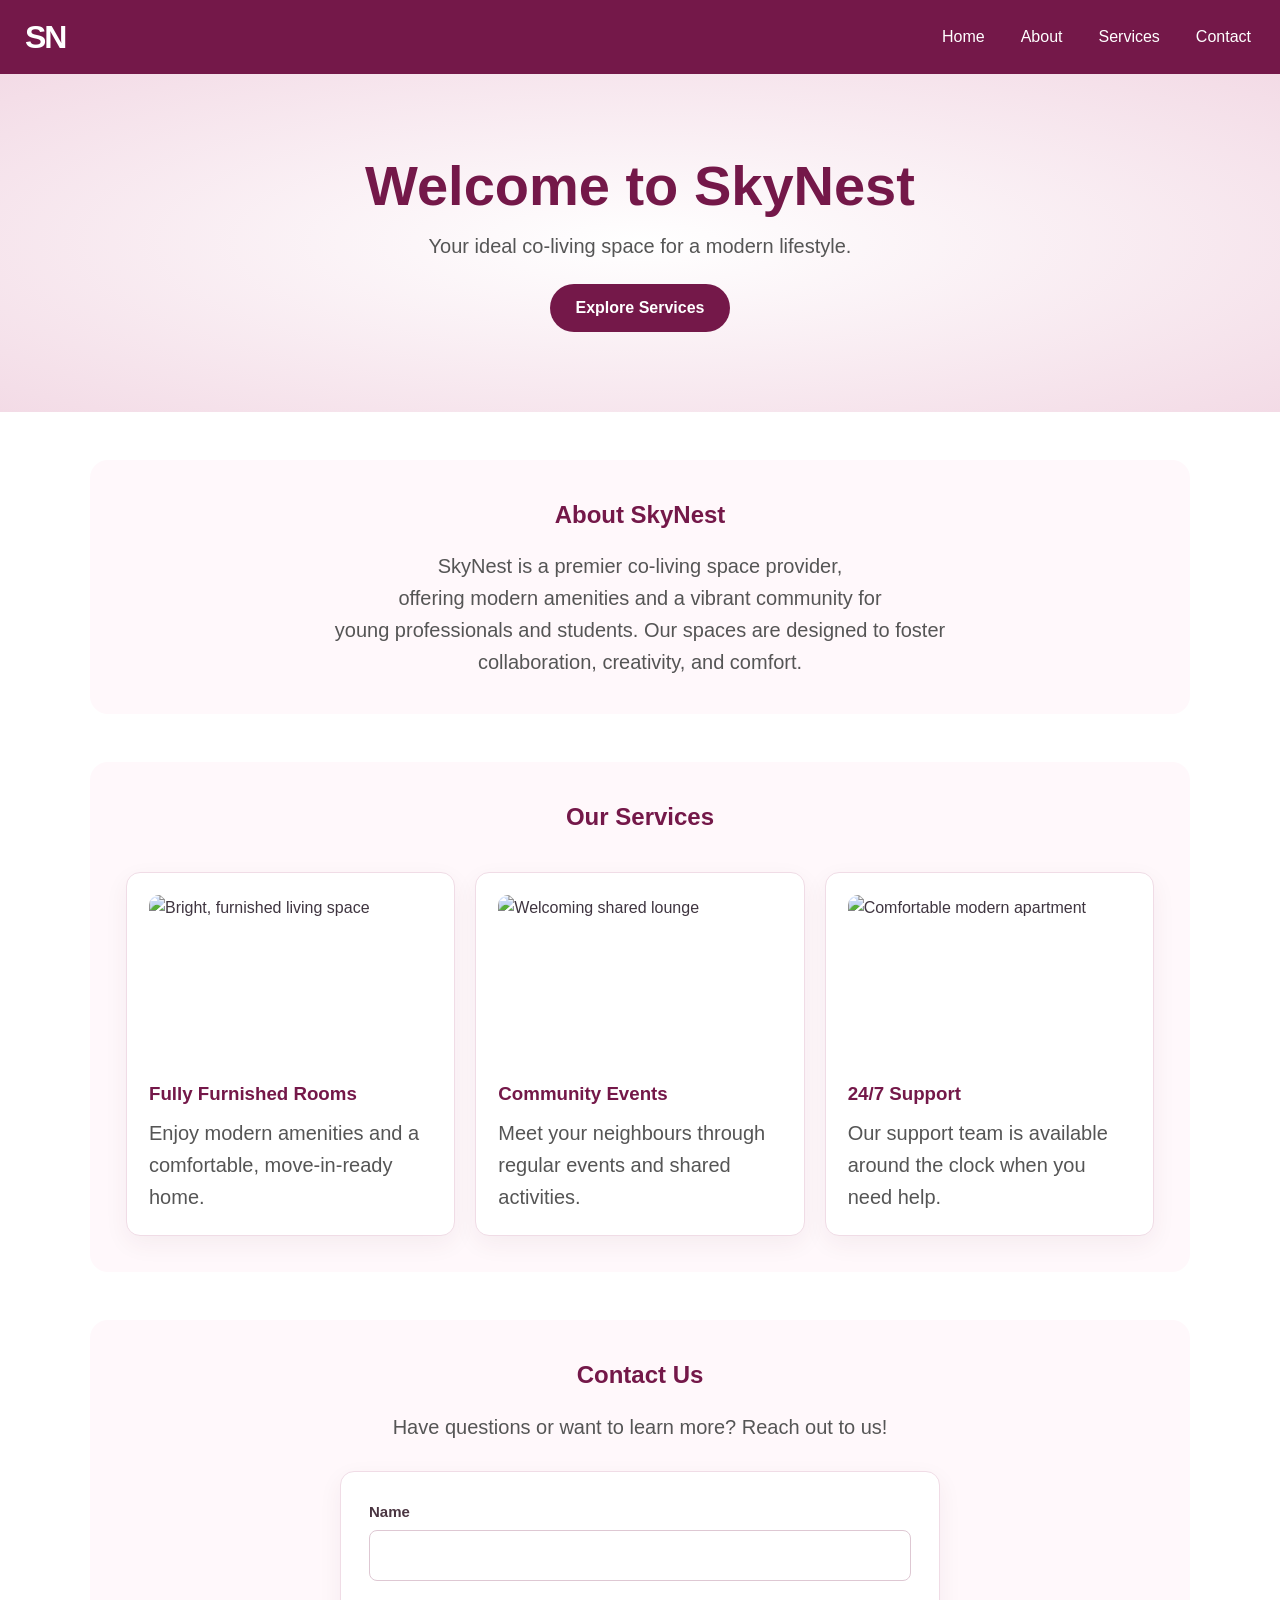
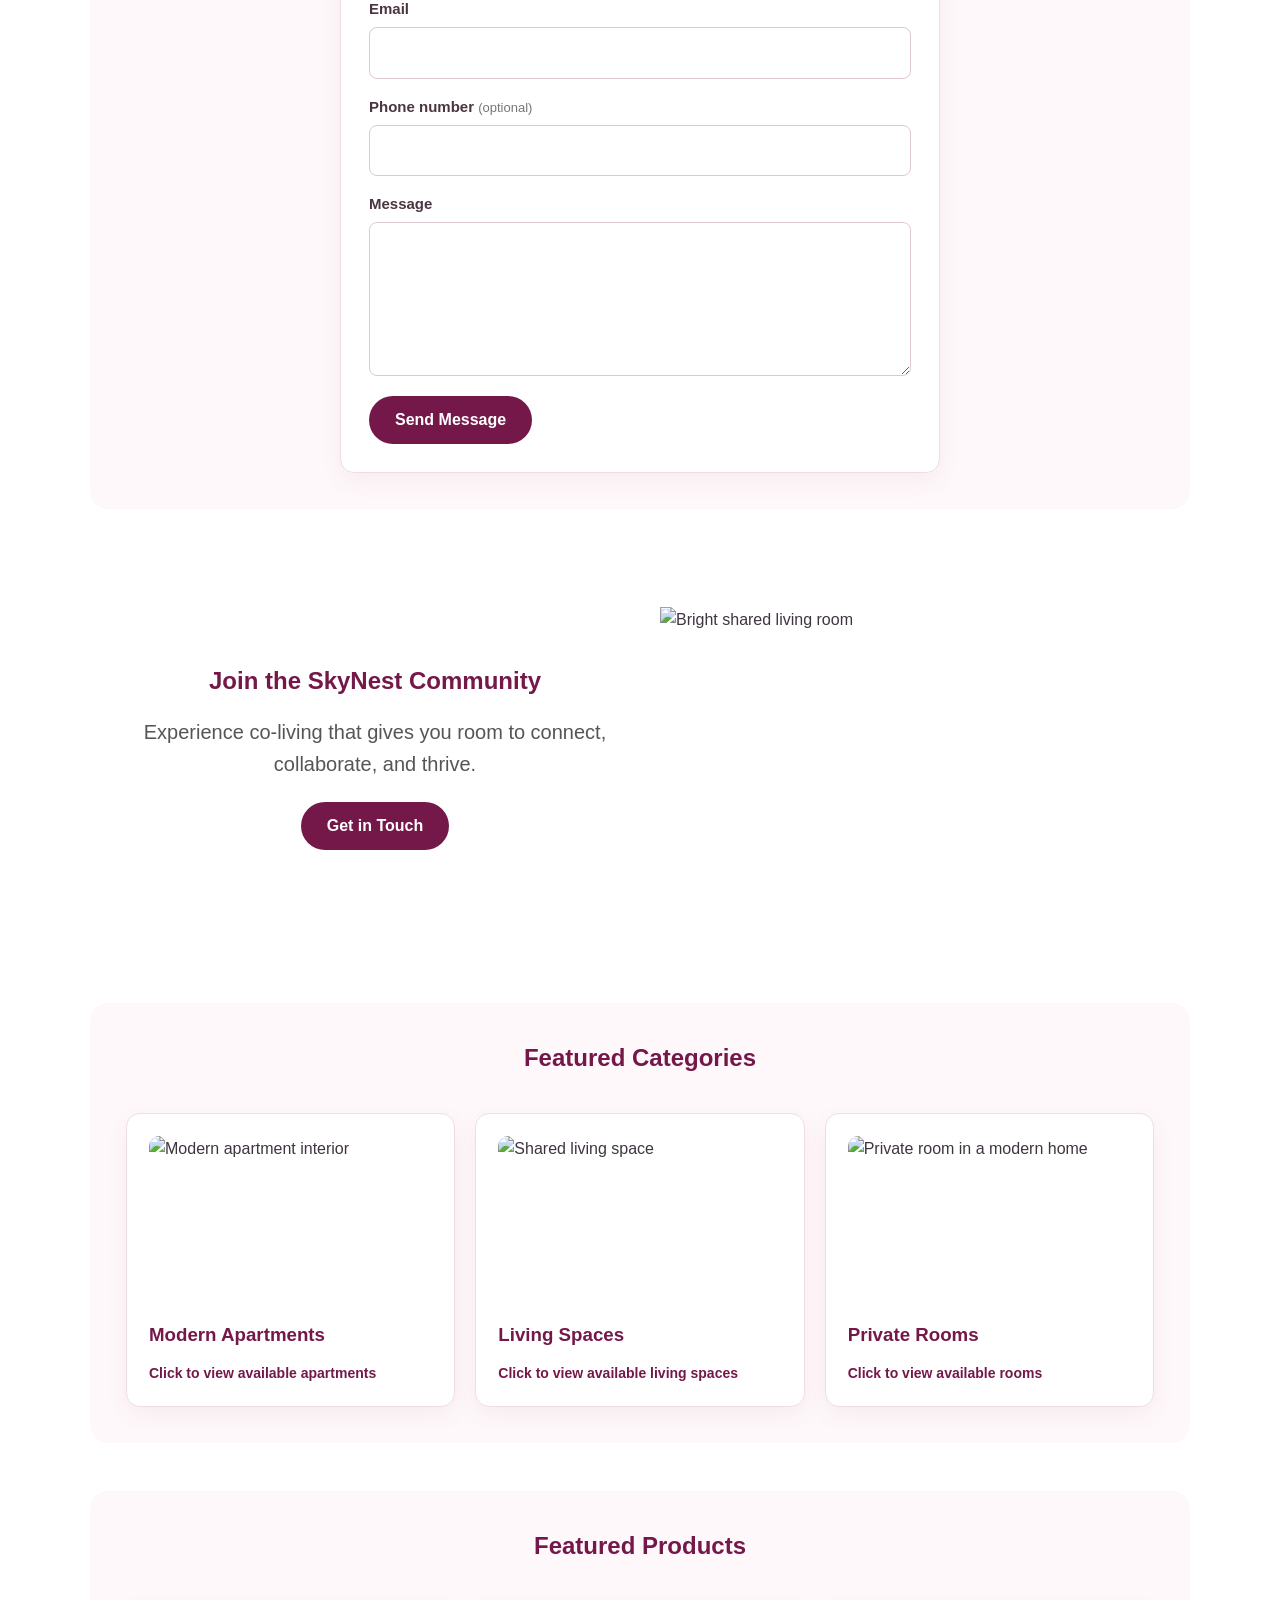
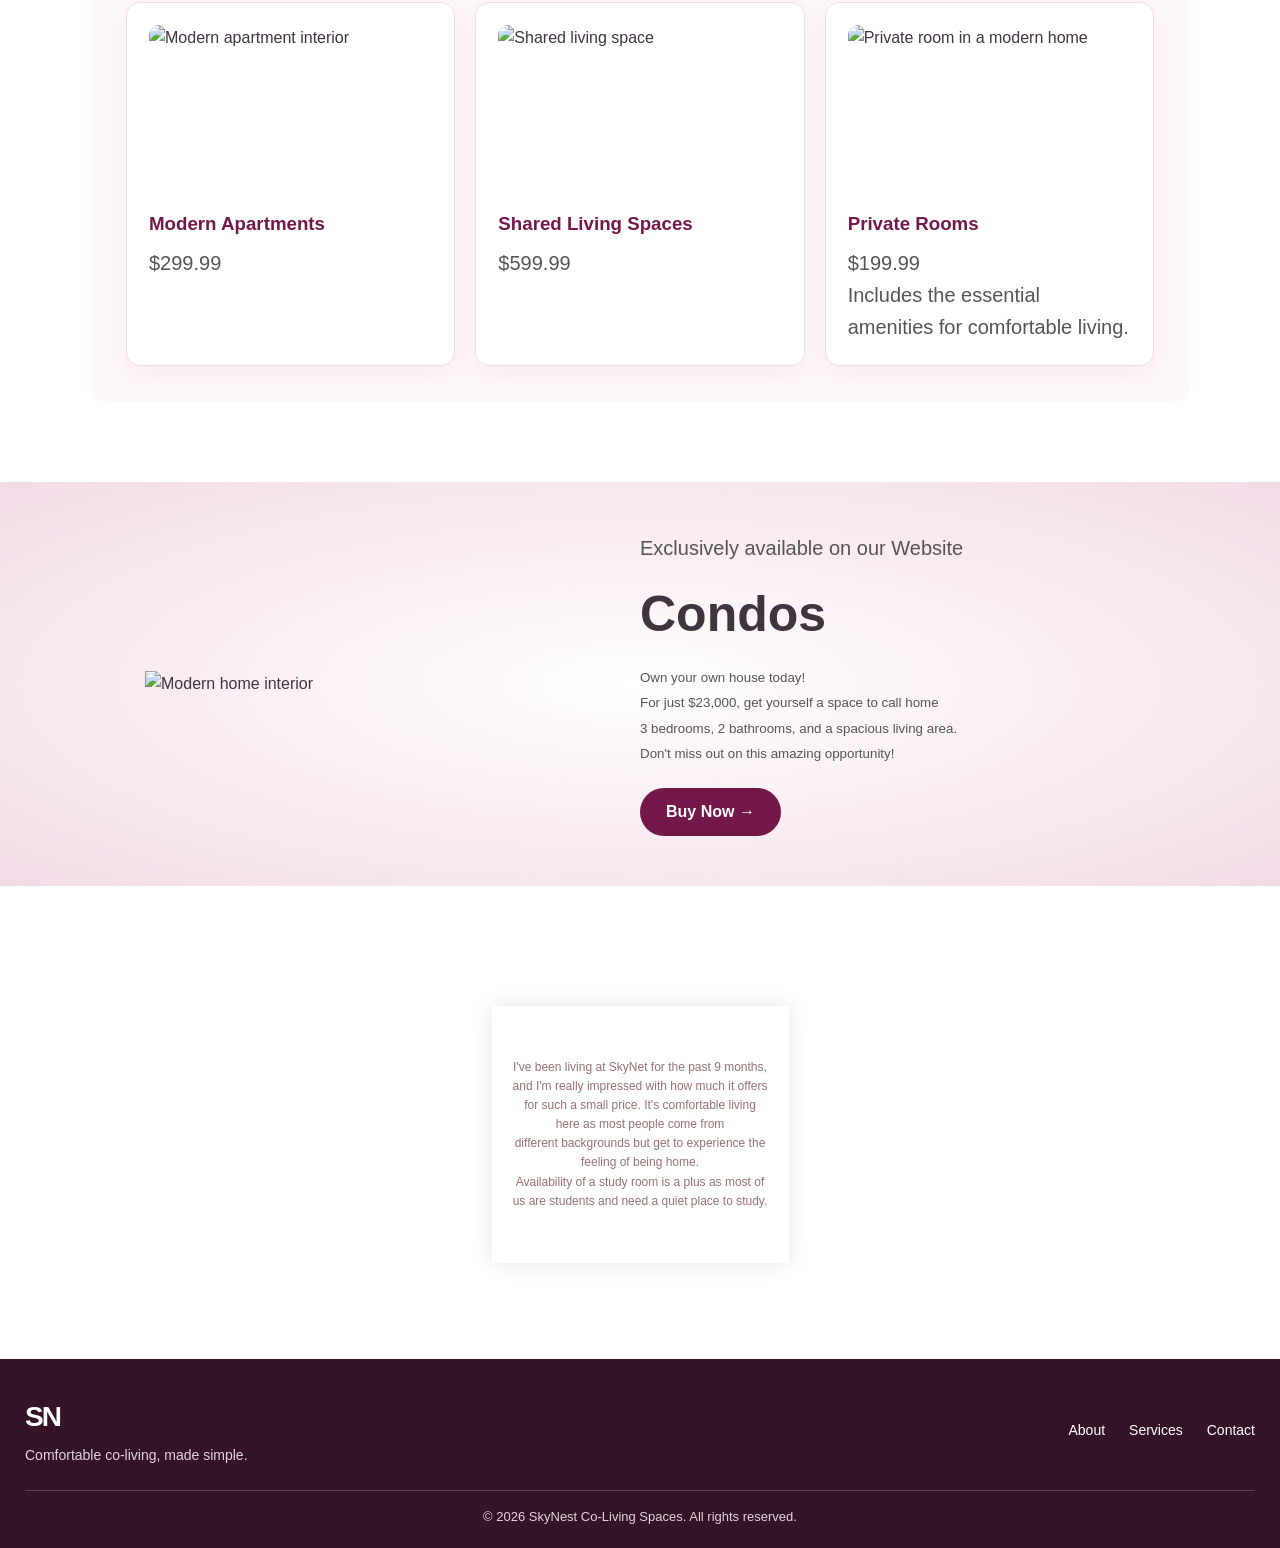
==== commit 03326c56: "touch up" ====
--- a/assignment/index.html
+++ b/assignment/index.html
@@ -90,26 +90,10 @@
 
 <div class="featured-categories">
     <h2>Featured Categories</h2>
-    <div class="category">
-        <img src="https://images.unsplash.com/photo-1600566753086-00f18fb6b3ea?auto=format&amp;fit=crop&amp;w=800&amp;q=80" alt="Modern apartment interior" loading="lazy">
-        <h3>Modern Apartments</h3>
-    </div>
-    <div class="category">
-        <img src="https://images.unsplash.com/photo-1522708323590-d24dbb6b0267?auto=format&amp;fit=crop&amp;w=800&amp;q=80" alt="Shared living space" loading="lazy">
-        <h3>Shared Living Spaces</h3>
-    </div>
-    <div class="category">
-        <img src="https://images.unsplash.com/photo-1600210492486-724fe5c67fb0?auto=format&amp;fit=crop&amp;w=800&amp;q=80" alt="Private room in a modern home" loading="lazy">
-        <h3>Private Rooms</h3>
-    </div>
-</div>
-<div class="featured-products">
-    <h2>Featured Products</h2>
-    <details class="product-card">
+    <details class="category expandable-category">
         <summary>
             <img src="https://images.unsplash.com/photo-1600566753086-00f18fb6b3ea?auto=format&amp;fit=crop&amp;w=800&amp;q=80" alt="Modern apartment interior" loading="lazy">
-            <span class="product-title">Modern Apartments</span>
-            <span class="product-price">From $299.99</span>
+            <span class="category-title">Modern Apartments</span>
             <span class="category-prompt">Click to view available apartments</span>
         </summary>
         <div class="available-listings">
@@ -126,11 +110,10 @@
             </article>
         </div>
     </details>
-    <details class="product-card">
+    <details class="category expandable-category">
         <summary>
             <img src="https://images.unsplash.com/photo-1522708323590-d24dbb6b0267?auto=format&amp;fit=crop&amp;w=800&amp;q=80" alt="Shared living space" loading="lazy">
-            <span class="product-title">Living Spaces</span>
-            <span class="product-price">From $599.99</span>
+            <span class="category-title">Living Spaces</span>
             <span class="category-prompt">Click to view available living spaces</span>
         </summary>
         <div class="available-listings">
@@ -147,11 +130,10 @@
             </article>
         </div>
     </details>
-    <details class="product-card">
+    <details class="category expandable-category">
         <summary>
             <img src="https://images.unsplash.com/photo-1600210492486-724fe5c67fb0?auto=format&amp;fit=crop&amp;w=800&amp;q=80" alt="Private room in a modern home" loading="lazy">
-            <span class="product-title">Private Rooms</span>
-            <span class="product-price">From $199.99</span>
+            <span class="category-title">Private Rooms</span>
             <span class="category-prompt">Click to view available rooms</span>
         </summary>
         <div class="available-listings">
@@ -168,6 +150,25 @@
             </article>
         </div>
     </details>
+</div>
+<div class="featured-products">
+    <h2>Featured Products</h2>
+    <div class="product-card">
+        <img src="https://images.unsplash.com/photo-1600566753086-00f18fb6b3ea?auto=format&amp;fit=crop&amp;w=800&amp;q=80" alt="Modern apartment interior" loading="lazy">
+        <h3>Modern Apartments</h3>
+        <p>$299.99</p>
+    </div>
+    <div class="product-card">
+        <img src="https://images.unsplash.com/photo-1522708323590-d24dbb6b0267?auto=format&amp;fit=crop&amp;w=800&amp;q=80" alt="Shared living space" loading="lazy">
+        <h3>Shared Living Spaces</h3>
+        <p>$599.99</p>
+    </div>
+    <div class="product-card">
+        <img src="https://images.unsplash.com/photo-1600210492486-724fe5c67fb0?auto=format&amp;fit=crop&amp;w=800&amp;q=80" alt="Private room in a modern home" loading="lazy">
+        <h3>Private Rooms</h3>
+        <p>$199.99</p>
+        <p>Includes the essential amenities for comfortable living.</p>
+    </div>
 </div>
 <div class="offer">
     <div class="small-container">
--- a/assignment/style.css
+++ b/assignment/style.css
@@ -502,23 +502,28 @@
     box-shadow: 0 12px 28px rgba(80, 31, 57, 0.12);
 }
 
-.product-card > summary{
+.expandable-category > summary{
     cursor: pointer;
     list-style: none;
 }
 
-.product-card > summary::-webkit-details-marker{
+.expandable-category > summary::-webkit-details-marker{
     display: none;
 }
 
-.product-card > summary:focus-visible{
+.expandable-category > summary:focus-visible{
     outline: 2px solid #741849;
     outline-offset: 5px;
 }
 
 .service h3,
 .category h3,
-.product-card .product-title{
+.product-card h3{
+    margin-bottom: 8px;
+    color: #741849;
+}
+
+.expandable-category .category-title{
     display: block;
     margin-bottom: 8px;
     color: #741849;
@@ -526,10 +531,8 @@
     font-weight: 700;
 }
 
-.product-price{
-    display: block;
+.product-card p{
     color: #555;
-    font-size: 18px;
 }
 
 .service img,
@@ -544,7 +547,7 @@
 }
 
 .category-prompt{
-    display: inline-block;
+    display: block;
     margin-top: 12px;
     color: #741849;
     font-size: 14px;
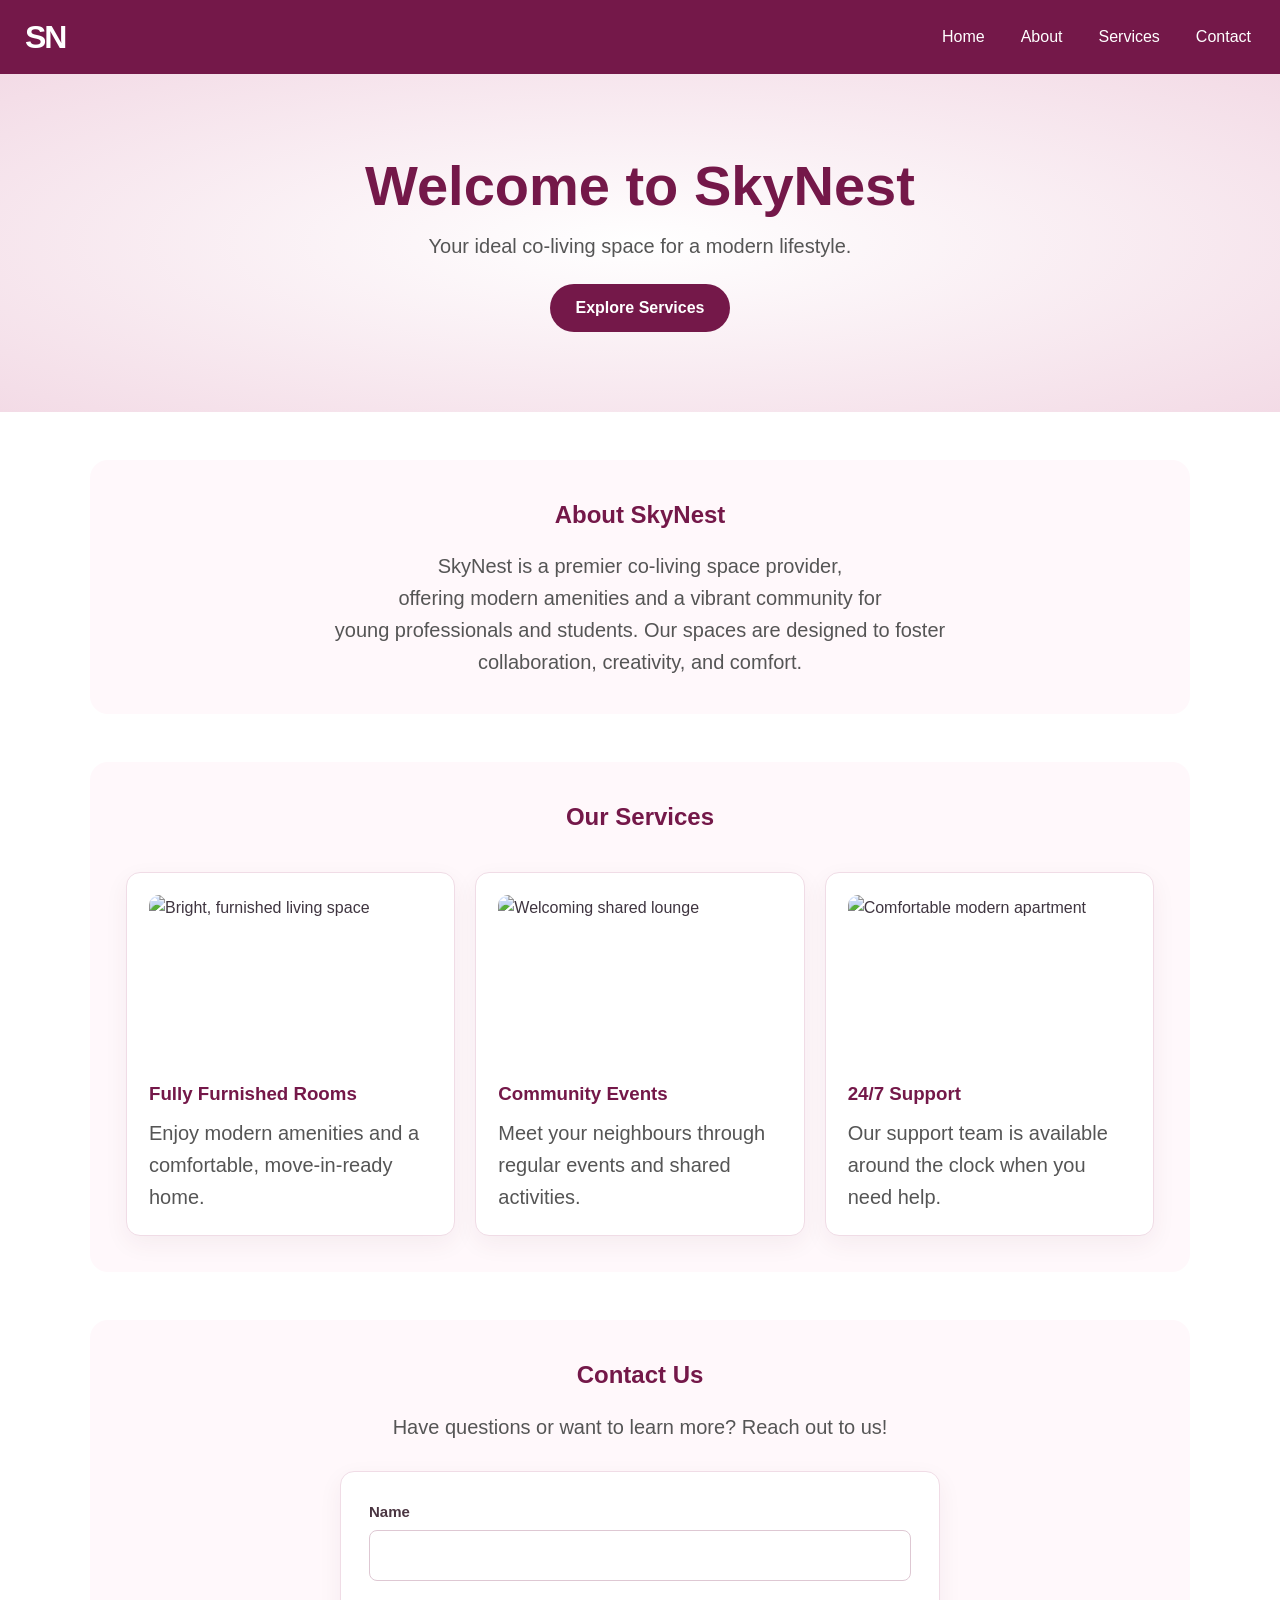
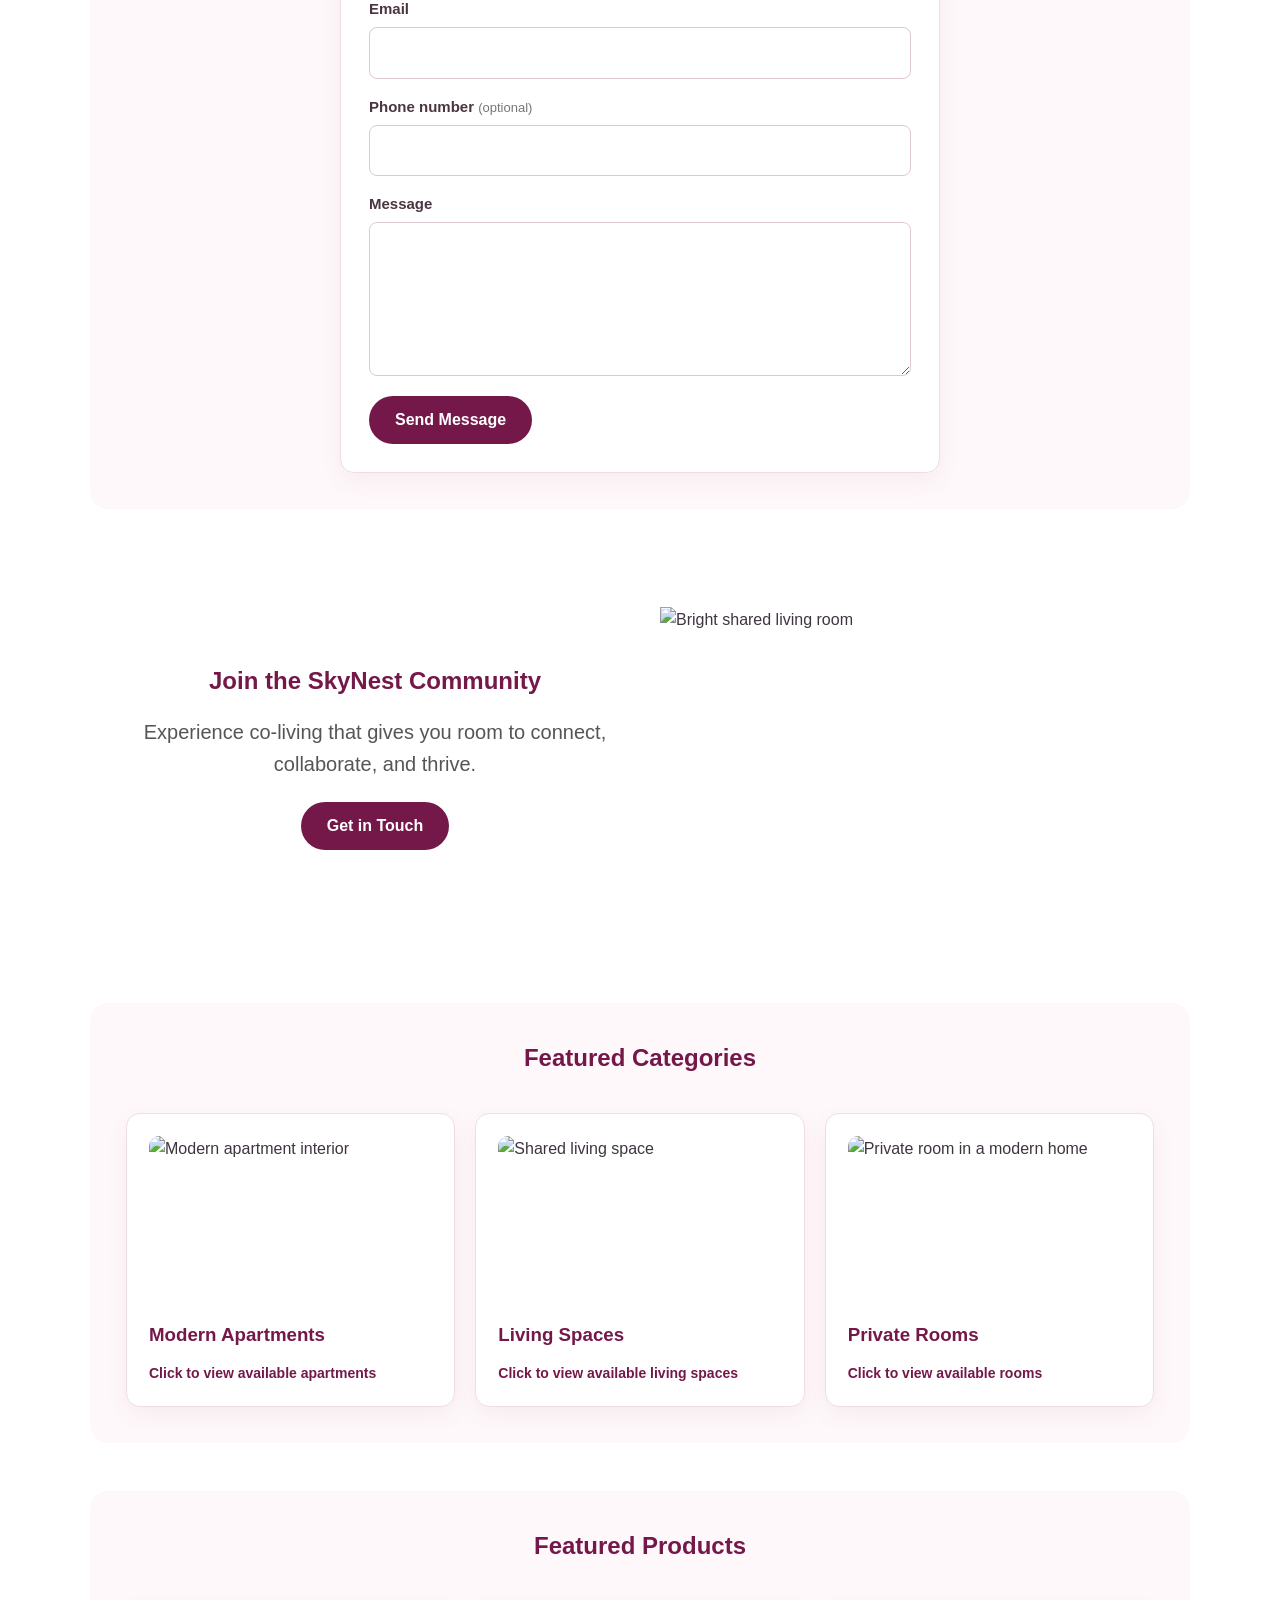
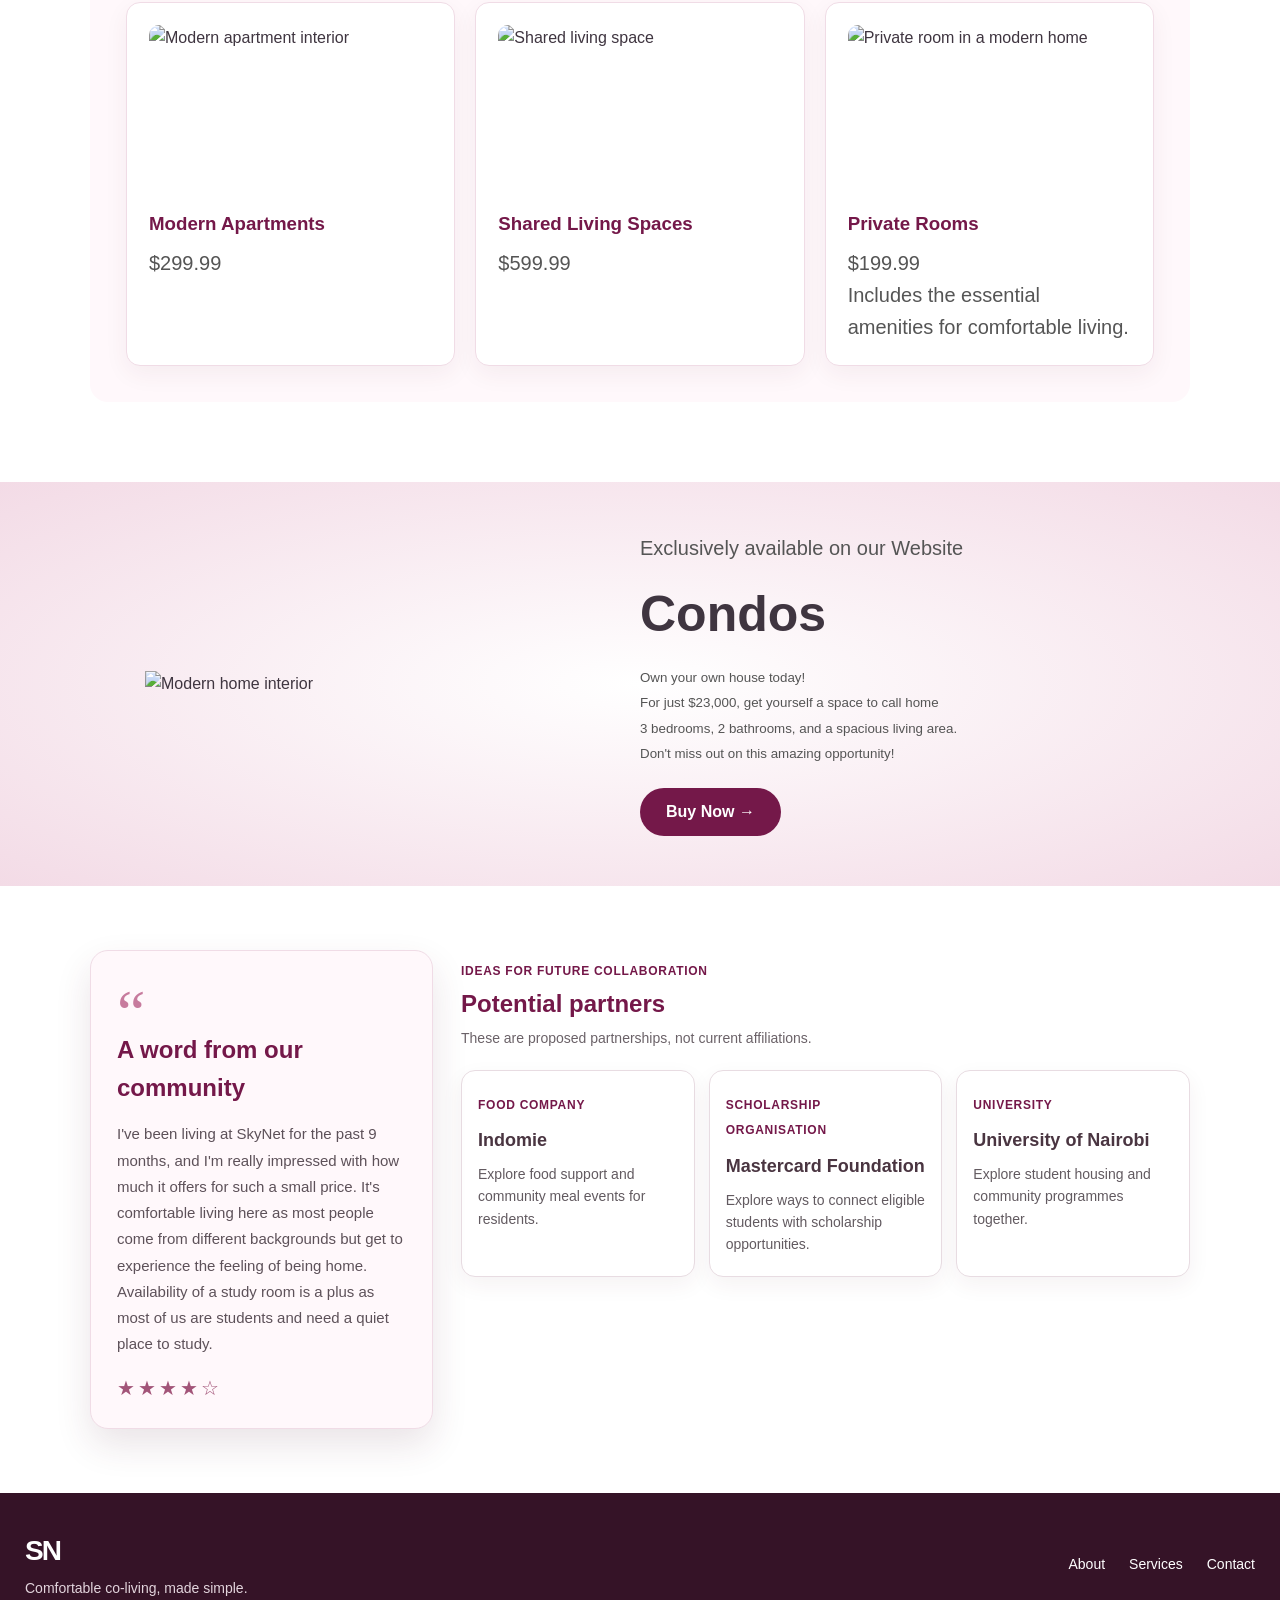
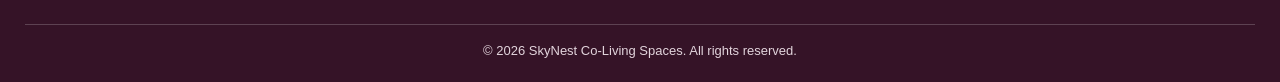
==== commit a0dba4a8: "I can't help it, iza." ====
--- a/assignment/index.html
+++ b/assignment/index.html
@@ -101,12 +101,12 @@
             <article class="listing-card">
                 <h5>Studio Apartment</h5>
                 <p>A private, furnished studio with a kitchenette and bathroom.</p>
-                <a class="listing-link" href="#contact">Ask about this apartment</a>
+                <a class="listing-link" href="condo-checkout.html?unit=studio-apartment">Purchase this unit</a>
             </article>
             <article class="listing-card">
                 <h5>One-Bedroom Apartment</h5>
                 <p>A bright apartment with a separate bedroom and living area.</p>
-                <a class="listing-link" href="#contact">Ask about this apartment</a>
+                <a class="listing-link" href="condo-checkout.html?unit=one-bedroom-apartment">Purchase this unit</a>
             </article>
         </div>
     </details>
@@ -121,12 +121,12 @@
             <article class="listing-card">
                 <h5>Shared Lounge</h5>
                 <p>A comfortable communal area for relaxing and connecting with neighbours.</p>
-                <a class="listing-link" href="#contact">Ask about this space</a>
+                <a class="listing-link" href="condo-checkout.html?unit=shared-lounge">Purchase this unit</a>
             </article>
             <article class="listing-card">
                 <h5>Co-Living Suite</h5>
                 <p>A furnished shared home with a private bedroom and common living area.</p>
-                <a class="listing-link" href="#contact">Ask about this space</a>
+                <a class="listing-link" href="condo-checkout.html?unit=co-living-suite">Purchase this unit</a>
             </article>
         </div>
     </details>
@@ -141,12 +141,12 @@
             <article class="listing-card">
                 <h5>Furnished Private Room</h5>
                 <p>A furnished, lockable bedroom with access to shared home amenities.</p>
-                <a class="listing-link" href="#contact">Ask about this room</a>
+                <a class="listing-link" href="condo-checkout.html?unit=furnished-private-room">Purchase this unit</a>
             </article>
             <article class="listing-card">
                 <h5>Private Ensuite Room</h5>
                 <p>A private bedroom with its own bathroom in a welcoming shared home.</p>
-                <a class="listing-link" href="#contact">Ask about this room</a>
+                <a class="listing-link" href="condo-checkout.html?unit=private-ensuite-room">Purchase this unit</a>
             </article>
         </div>
     </details>
@@ -184,33 +184,45 @@
                     3 bedrooms, 2 bathrooms, and a spacious living area. <br>
                     Don't miss out on this amazing opportunity! <br>
                     </small>
-                    <a href="" class="btn">Buy Now &#8594;</a>
-            </div>
-        </div>
-    </div>
-</div>
-<div class="testimonial">
-    <div class="small-container">
-        <div class="row">
-            <div class="col-3">
-                <i class="fa fa-quote-left"></i>
-                <p>I've been living at SkyNet for the past 9 months, and I'm really 
-                   impressed with how much it offers for such a small price.
-                   It's comfortable living here as most people come from<br>
-                   different backgrounds but get to experience the feeling of being home.<br>
-                   Availability of a study room is a plus as most of us are students and need a quiet place to study.
-                </p>
-                <div class="rating">
-                 <i class="fa fa-star"></i>
-                 <i class="fa fa-star"></i>
-                 <i class="fa fa-star"></i>
-                 <i class="fa fa-star"></i>
-                 <i class="fa fa-star-o"></i>
-                </div>
-            </div>
-        </div>
-    </div>
-</div>
+                    <a href="condo-checkout.html?unit=condo" class="btn">Buy Now &#8594;</a>
+            </div>
+        </div>
+    </div>
+</div>
+<section class="testimonial-section" aria-label="Community quote and partnership opportunities">
+    <div class="testimonial-layout">
+        <article class="community-quote">
+            <span class="quote-mark" aria-hidden="true">&ldquo;</span>
+            <h2>A word from our community</h2>
+            <blockquote>
+                <p>I've been living at SkyNet for the past 9 months, and I'm really impressed with how much it offers for such a small price. It's comfortable living here as most people come from different backgrounds but get to experience the feeling of being home. Availability of a study room is a plus as most of us are students and need a quiet place to study.</p>
+            </blockquote>
+            <p class="quote-rating" aria-label="Four out of five stars">★★★★☆</p>
+        </article>
+        <section class="partnerships" aria-labelledby="partnerships-title">
+            <p class="partnership-eyebrow">Ideas for future collaboration</p>
+            <h2 id="partnerships-title">Potential partners</h2>
+            <p class="partnership-note">These are proposed partnerships, not current affiliations.</p>
+            <div class="partner-grid">
+                <article class="partner-card">
+                    <span class="partner-type">Food company</span>
+                    <h3>Indomie</h3>
+                    <p>Explore food support and community meal events for residents.</p>
+                </article>
+                <article class="partner-card">
+                    <span class="partner-type">Scholarship organisation</span>
+                    <h3>Mastercard Foundation</h3>
+                    <p>Explore ways to connect eligible students with scholarship opportunities.</p>
+                </article>
+                <article class="partner-card">
+                    <span class="partner-type">University</span>
+                    <h3>University of Nairobi</h3>
+                    <p>Explore student housing and community programmes together.</p>
+                </article>
+            </div>
+        </section>
+    </div>
+</section>
 
 <footer class="footer">
     <div class="container">
--- a/assignment/style.css
+++ b/assignment/style.css
@@ -730,6 +730,112 @@
     text-align: center;
 }
 
+.testimonial-section{
+    width: min(100% - 40px, 1100px);
+    margin: 64px auto;
+}
+
+.testimonial-layout{
+    display: grid;
+    grid-template-columns: minmax(250px, 0.8fr) minmax(0, 1.7fr);
+    gap: 28px;
+    align-items: start;
+}
+
+.community-quote{
+    position: relative;
+    padding: 30px 26px 24px;
+    border: 1px solid #f0dce6;
+    border-radius: 18px;
+    background: #fff8fb;
+    box-shadow: 0 16px 36px rgba(80, 31, 57, 0.12);
+}
+
+.quote-mark{
+    display: block;
+    height: 42px;
+    color: #c77b9d;
+    font-family: Georgia, serif;
+    font-size: 64px;
+    line-height: 1;
+}
+
+.community-quote h2,
+.partnerships h2{
+    margin: 8px 0 14px;
+    color: #741849;
+}
+
+.community-quote blockquote{
+    margin: 0;
+}
+
+.community-quote blockquote p{
+    color: #5d5159;
+    font-size: 15px;
+    line-height: 1.75;
+}
+
+.quote-rating{
+    margin: 14px 0 0;
+    color: #a25478;
+    letter-spacing: 3px;
+}
+
+.partnerships{
+    padding: 12px 0;
+}
+
+.partnership-eyebrow,
+.partner-type{
+    color: #741849;
+    font-size: 12px;
+    font-weight: 700;
+    letter-spacing: 0.06em;
+    text-transform: uppercase;
+}
+
+.partnership-eyebrow{
+    margin: 0;
+}
+
+.partnerships h2{
+    margin: 4px 0;
+}
+
+.partnership-note{
+    margin-bottom: 20px;
+    color: #6b6268;
+    font-size: 14px;
+}
+
+.partner-grid{
+    display: grid;
+    grid-template-columns: repeat(3, minmax(0, 1fr));
+    gap: 14px;
+}
+
+.partner-card{
+    min-width: 0;
+    padding: 20px 16px;
+    border: 1px solid #e8dce2;
+    border-radius: 14px;
+    background: #fff;
+    box-shadow: 0 8px 22px rgba(80, 31, 57, 0.06);
+}
+
+.partner-card h3{
+    margin: 10px 0 8px;
+    color: #4a3541;
+    font-size: 18px;
+}
+
+.partner-card p{
+    margin: 0;
+    color: #625a60;
+    font-size: 14px;
+}
+
 @media only screen and (max-width: 800px){
     .navbar nav ul{
         position: static;
@@ -745,6 +851,14 @@
     .footer-content{
         align-items: flex-start;
     }
+
+    .testimonial-layout{
+        grid-template-columns: 1fr;
+    }
+
+    .community-quote{
+        max-width: 520px;
+    }
 }
 
 @media only screen and (max-width: 600px){
@@ -771,7 +885,8 @@
     .services-section,
     .contact-section,
     .featured-categories,
-    .featured-products{
+    .featured-products,
+    .testimonial-section{
         width: calc(100% - 28px);
         margin: 28px auto;
         padding: 24px 18px;
@@ -803,4 +918,8 @@
         align-items: center;
         text-align: center;
     }
+
+    .partner-grid{
+        grid-template-columns: 1fr;
+    }
 }
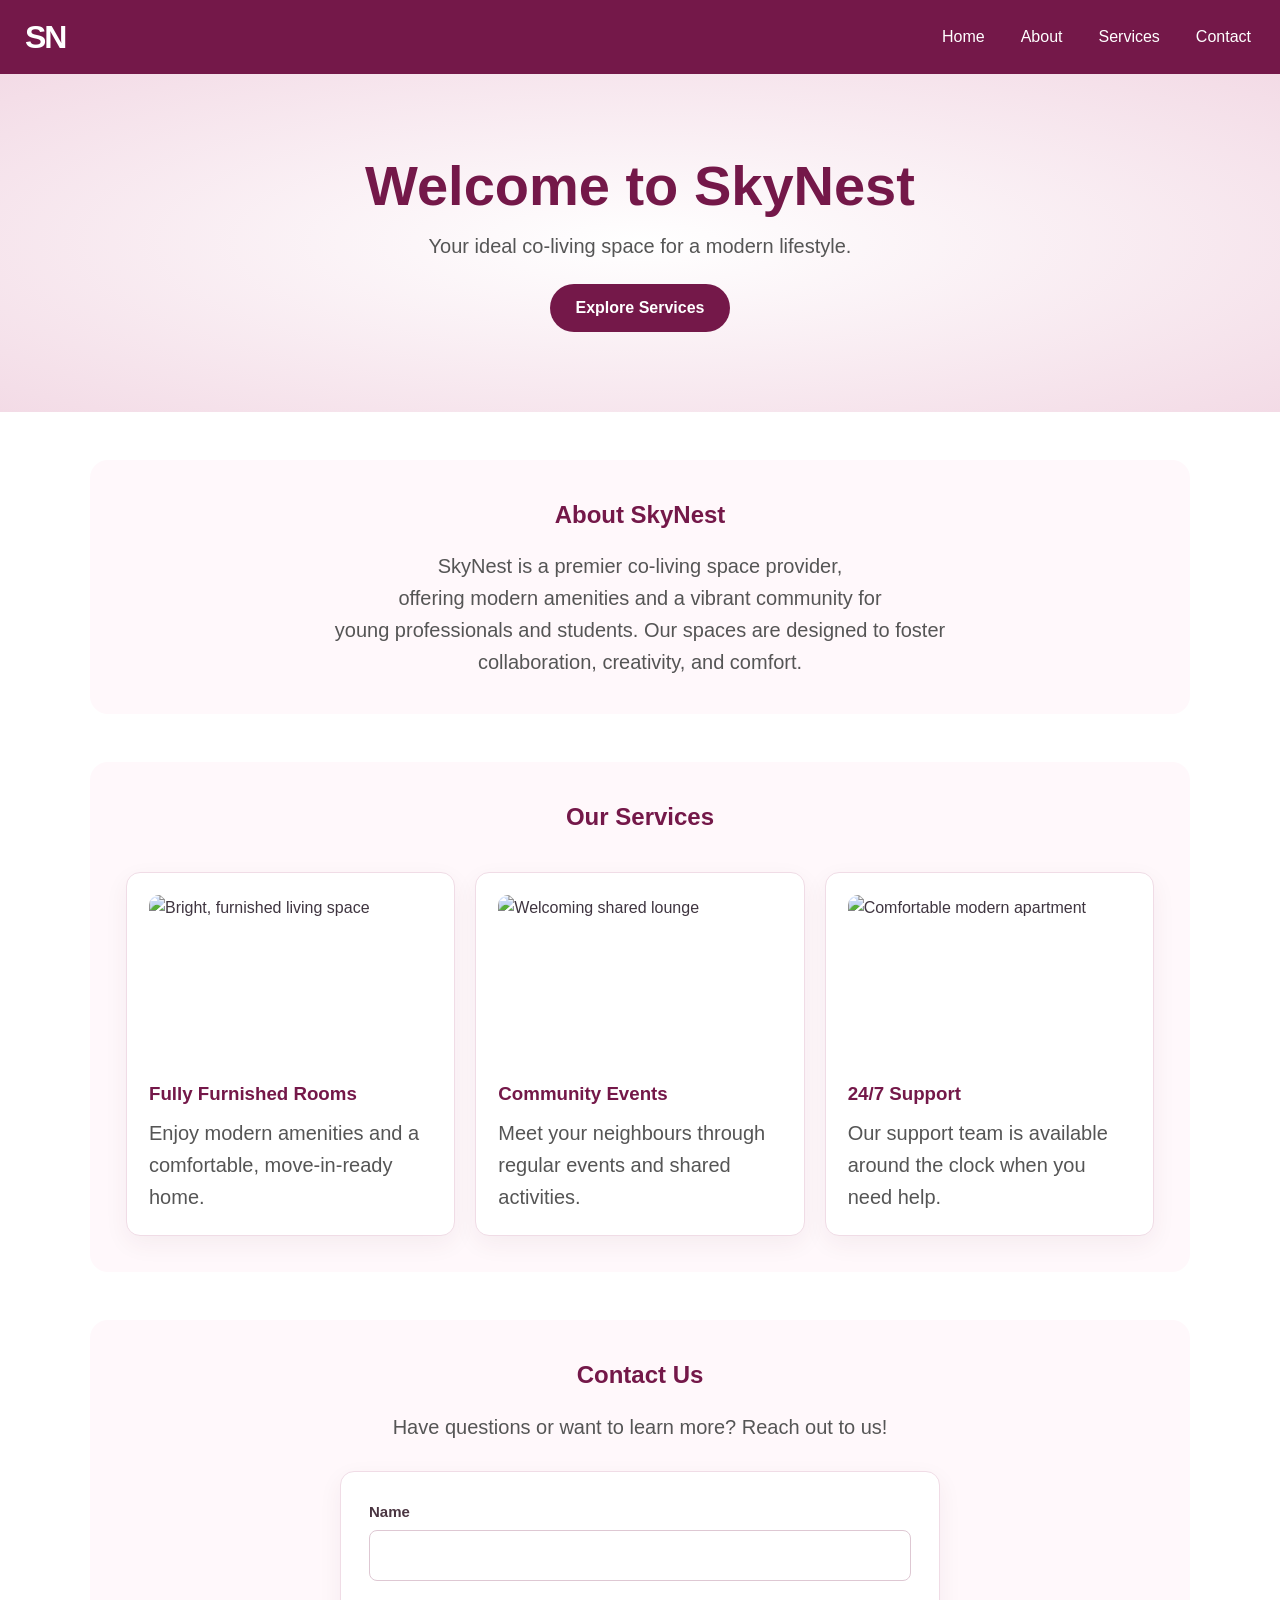
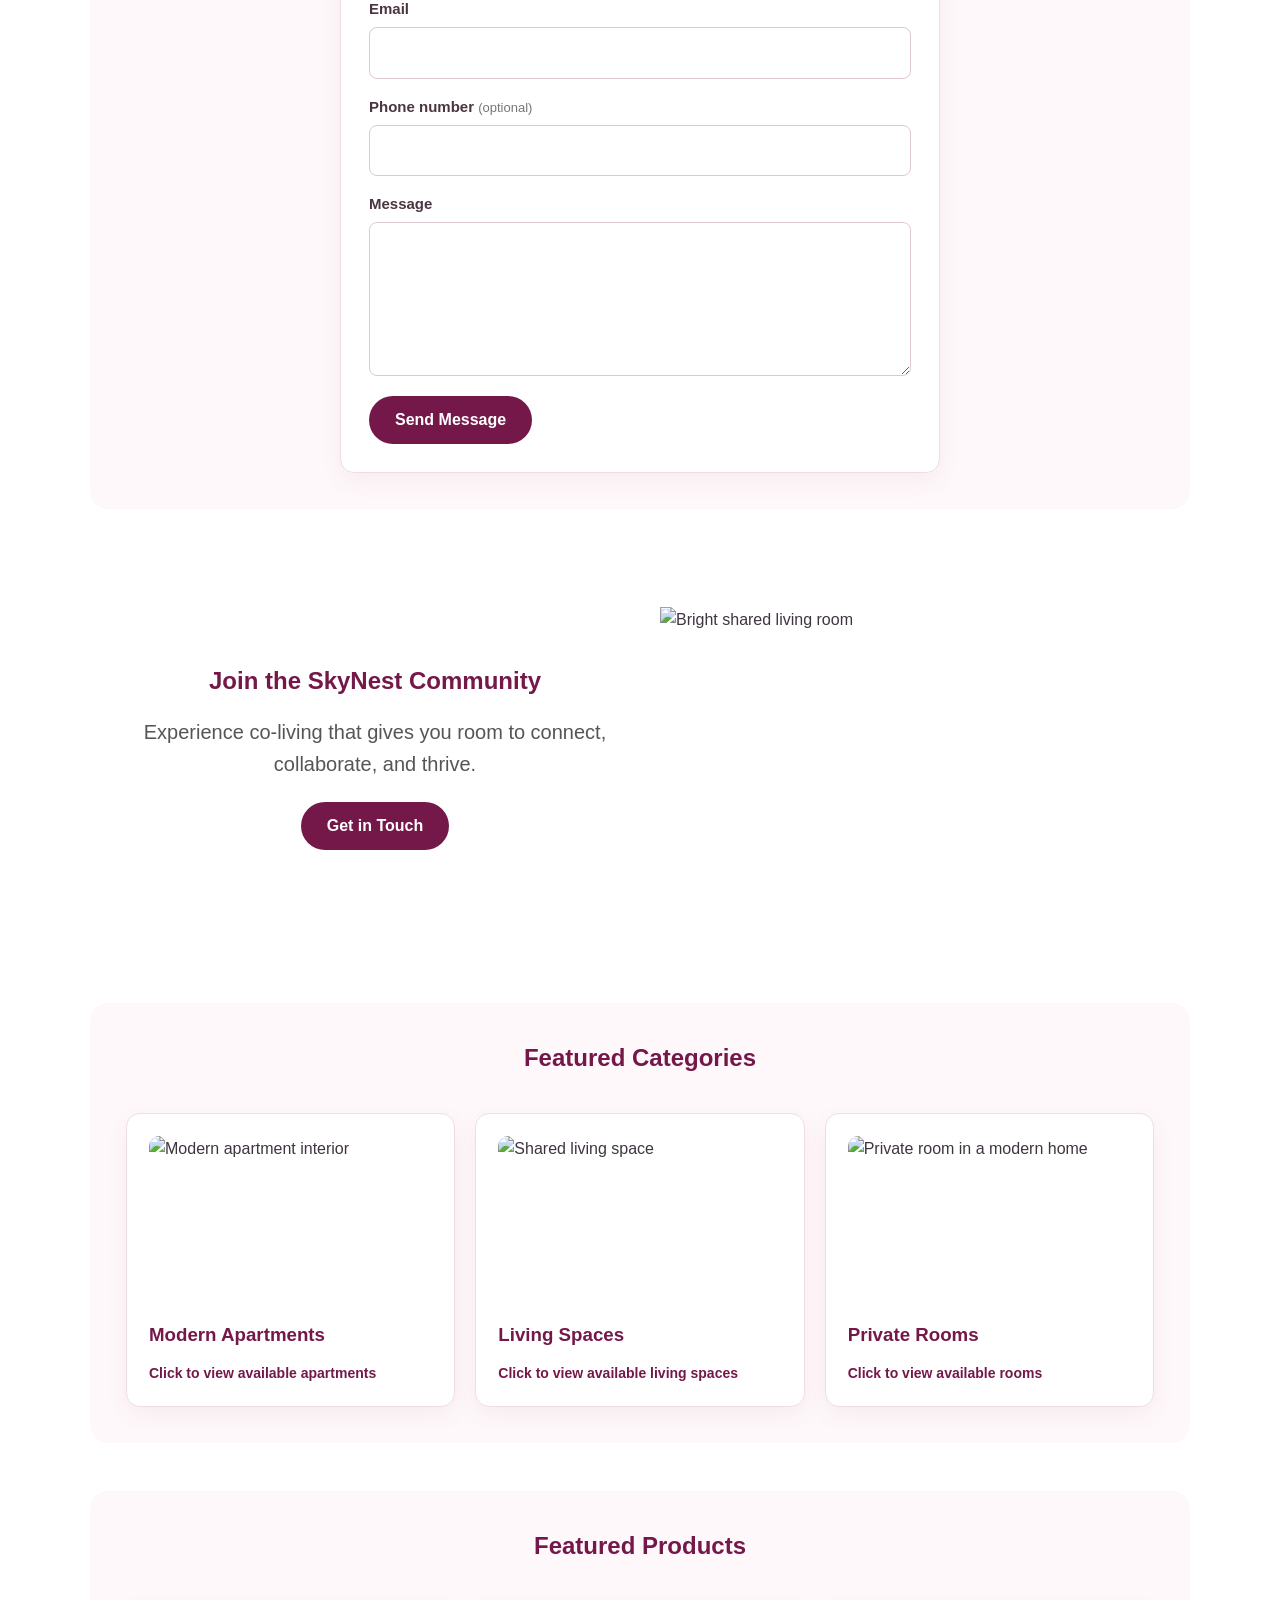
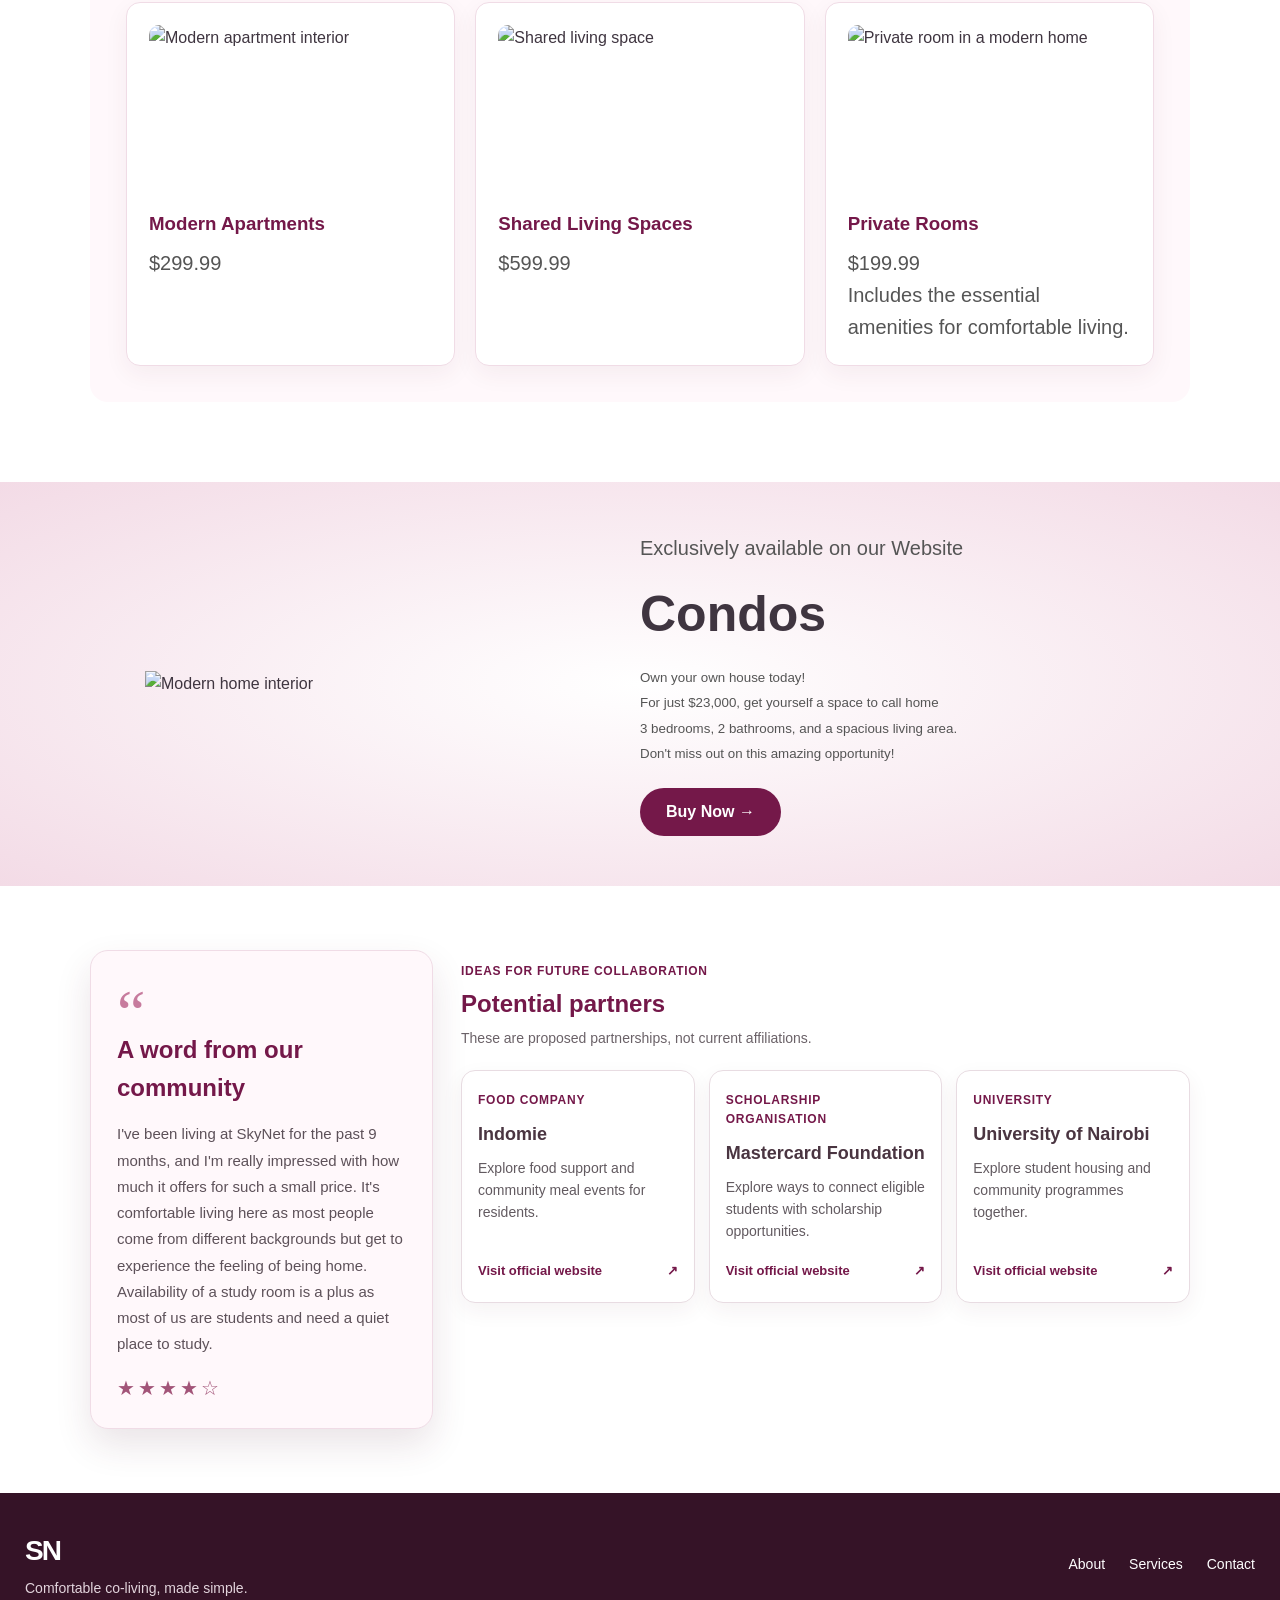
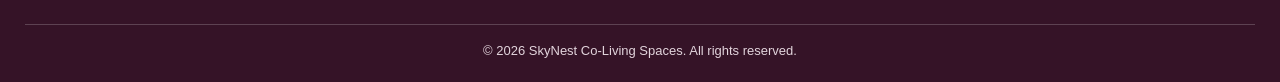
==== commit aac098c8: "last modify" ====
--- a/assignment/index.html
+++ b/assignment/index.html
@@ -204,21 +204,24 @@
             <h2 id="partnerships-title">Potential partners</h2>
             <p class="partnership-note">These are proposed partnerships, not current affiliations.</p>
             <div class="partner-grid">
-                <article class="partner-card">
+                <a class="partner-card" href="https://www.indomie.com/" target="_blank" rel="noopener noreferrer">
                     <span class="partner-type">Food company</span>
                     <h3>Indomie</h3>
                     <p>Explore food support and community meal events for residents.</p>
-                </article>
-                <article class="partner-card">
+                    <span class="partner-visit">Visit official website <span aria-hidden="true">&nearr;</span></span>
+                </a>
+                <a class="partner-card" href="https://mastercardfdn.org/" target="_blank" rel="noopener noreferrer">
                     <span class="partner-type">Scholarship organisation</span>
                     <h3>Mastercard Foundation</h3>
                     <p>Explore ways to connect eligible students with scholarship opportunities.</p>
-                </article>
-                <article class="partner-card">
+                    <span class="partner-visit">Visit official website <span aria-hidden="true">&nearr;</span></span>
+                </a>
+                <a class="partner-card" href="https://www.uonbi.ac.ke/" target="_blank" rel="noopener noreferrer">
                     <span class="partner-type">University</span>
                     <h3>University of Nairobi</h3>
                     <p>Explore student housing and community programmes together.</p>
-                </article>
+                    <span class="partner-visit">Visit official website <span aria-hidden="true">&nearr;</span></span>
+                </a>
             </div>
         </section>
     </div>
--- a/assignment/style.css
+++ b/assignment/style.css
@@ -816,12 +816,30 @@
 }
 
 .partner-card{
+    display: flex;
+    flex-direction: column;
     min-width: 0;
+    min-height: 100%;
     padding: 20px 16px;
     border: 1px solid #e8dce2;
     border-radius: 14px;
     background: #fff;
+    color: inherit;
     box-shadow: 0 8px 22px rgba(80, 31, 57, 0.06);
+    text-decoration: none;
+    transition: transform 0.22s ease, box-shadow 0.22s ease, border-color 0.22s ease;
+}
+
+.partner-card:hover,
+.partner-card:focus-visible{
+    transform: translateY(-6px);
+    border-color: #c77b9d;
+    box-shadow: 0 16px 30px rgba(80, 31, 57, 0.15);
+}
+
+.partner-card:focus-visible{
+    outline: 3px solid rgba(116, 24, 73, 0.35);
+    outline-offset: 3px;
 }
 
 .partner-card h3{
@@ -834,6 +852,28 @@
     margin: 0;
     color: #625a60;
     font-size: 14px;
+}
+
+.partner-visit{
+    display: flex;
+    justify-content: space-between;
+    gap: 8px;
+    margin-top: auto;
+    padding-top: 18px;
+    color: #741849;
+    font-size: 13px;
+    font-weight: 700;
+}
+
+@media (prefers-reduced-motion: reduce){
+    .partner-card{
+        transition: none;
+    }
+
+    .partner-card:hover,
+    .partner-card:focus-visible{
+        transform: none;
+    }
 }
 
 @media only screen and (max-width: 800px){
